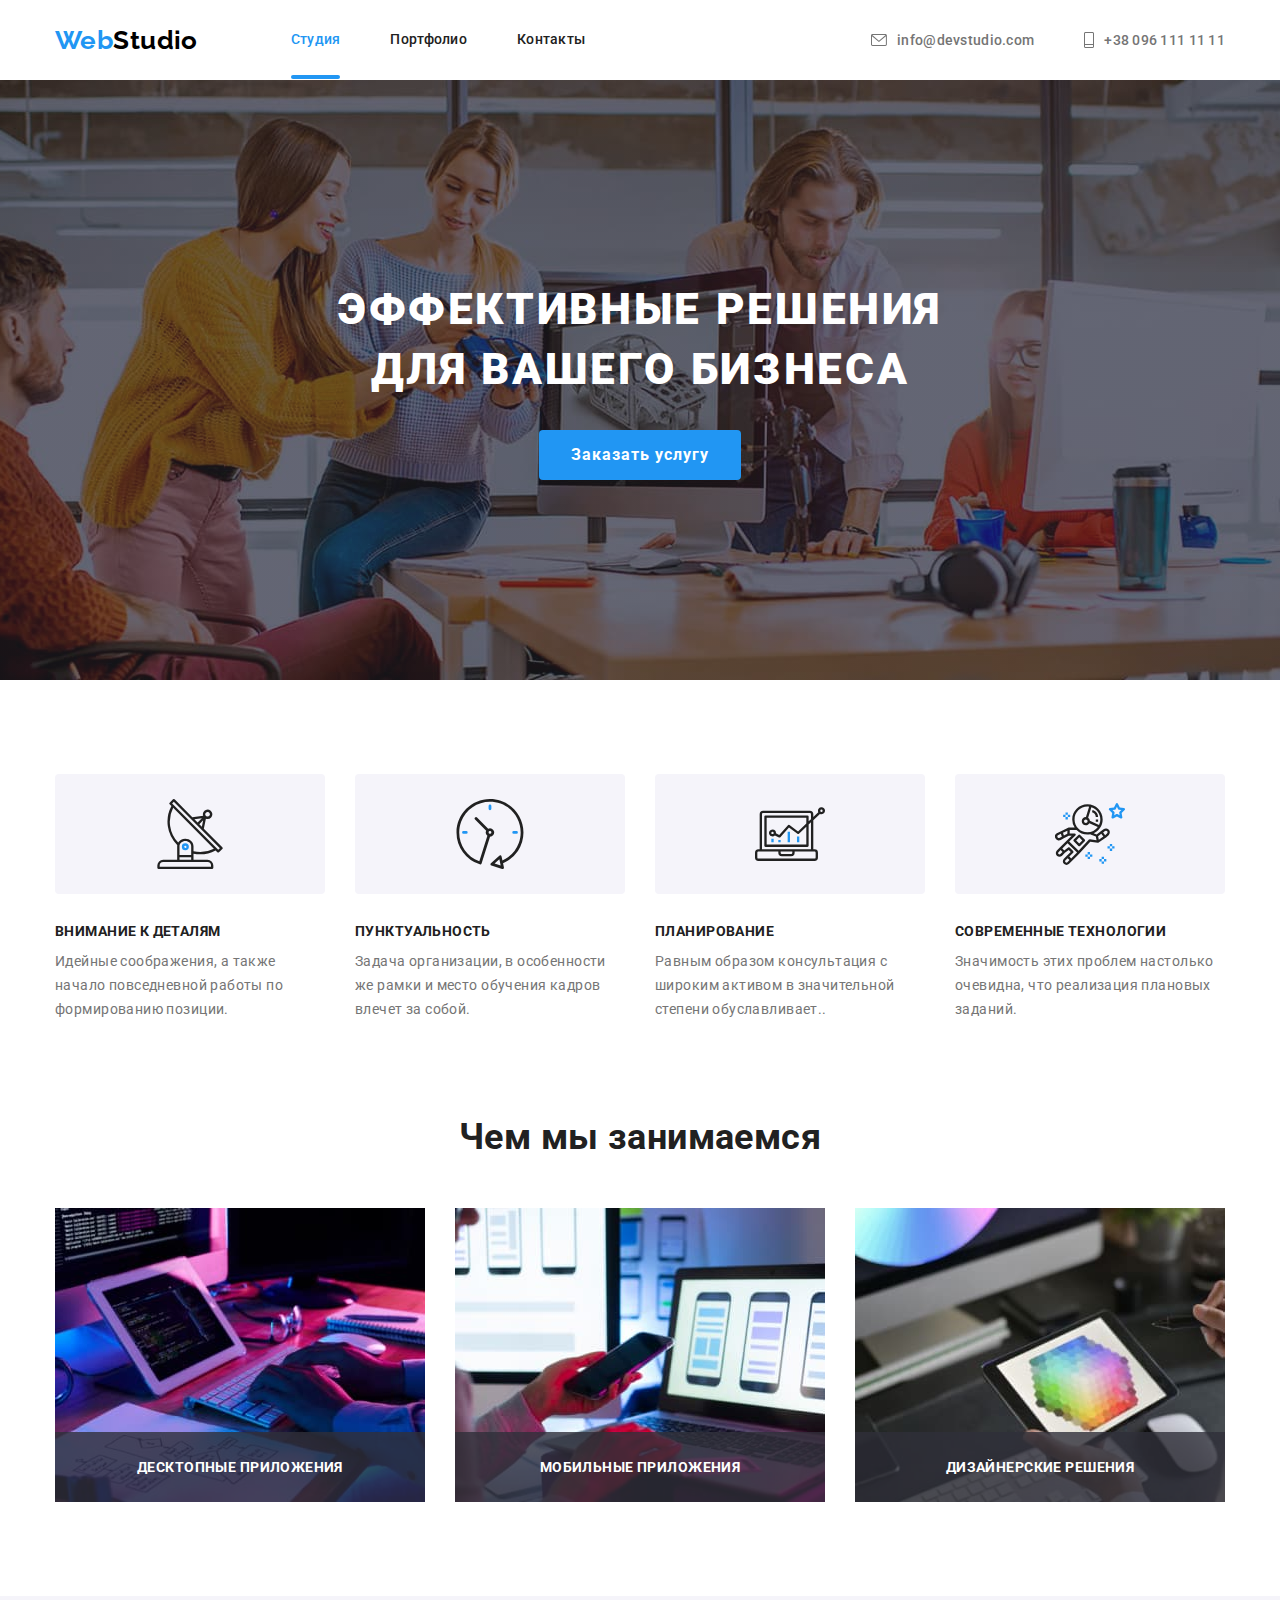
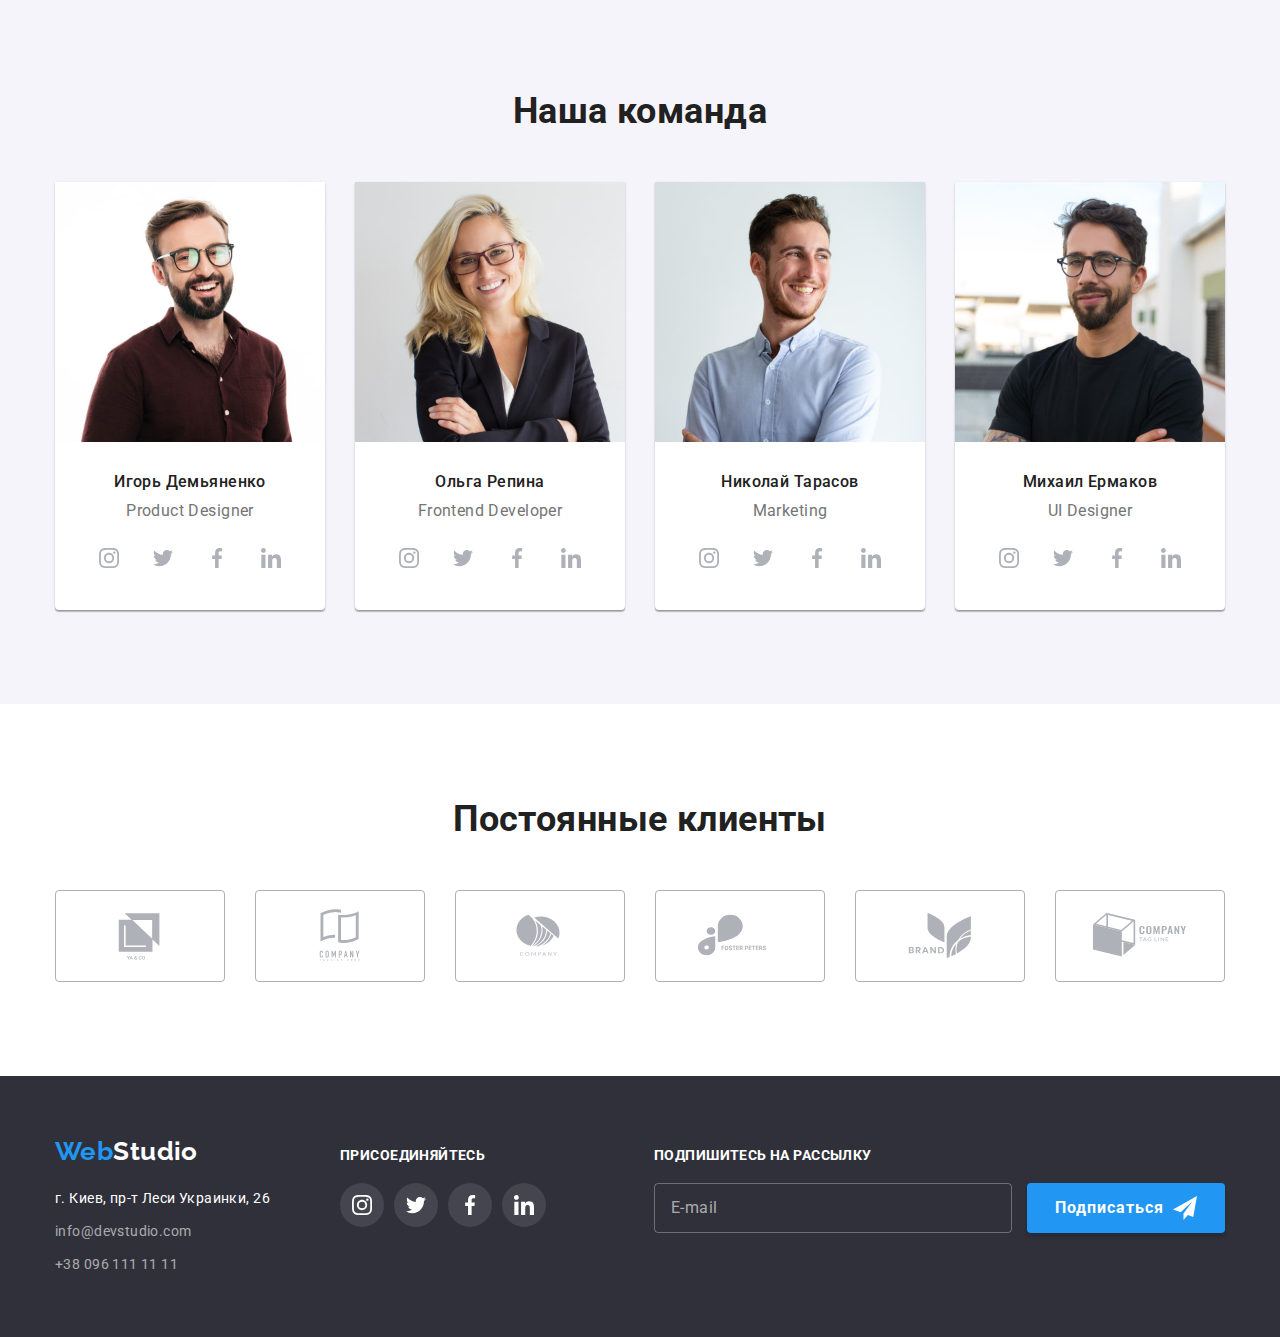
==== index.html @ 1ba32eb7 "Initial commit" ====
<!DOCTYPE html>
<html lang="ru">
  <head>
    <meta charset="UTF-8" />
    <meta http-equiv="X-UA-Compatible" content="IE=edge" />
    <meta name="viewport" content="width=device-width, initial-scale=1.0" />
    <link rel="preconnect" href="https://fonts.googleapis.com" />
    <link rel="preconnect" href="https://fonts.gstatic.com" crossorigin />
    <link
      href="https://fonts.googleapis.com/css2?family=Raleway:wght@700&family=Roboto:wght@400;500;700;900&display=swap"
      rel="stylesheet"
    />
    <link
      rel="stylesheet"
      href="https://cdnjs.cloudflare.com/ajax/libs/modern-normalize/1.1.0/modern-normalize.min.css"
    />
    <link rel="stylesheet" href="./css/styles.css" />
    <title>Студия</title>
  </head>

  <!--Зміст сайту Студії-->

  <body>
    <header class="header-section">
      <div class="container header-container">
        <a class="logo link" href="index.html" lang="en"
          >Web<span class="logo-black">Studio</span></a
        >
        <nav class="header-nav">
          <ul class="header-nav-list list">
            <li class="header-nav-item">
              <a class="header-nav-link active link" href="./index.html">Студия</a>
            </li>
            <li class="header-nav-item">
              <a class="header-nav-link link" href="./portfolio.html">Портфолио</a>
            </li>
            <li class="header-nav-item"><a class="header-nav-link link" href="#">Контакты</a></li>
          </ul>
        </nav>

        <!--Контакти студії-->

        <ul class="header-contact-list">
          <li class="header-contact-item">
            <a class="header-contact-link link" href="mailto:info@devstudio.com"
              ><svg class="header-contact-icon" width="16" height="12">
                <use href="./images/icons.svg#icon-mail"></use>
              </svg>
              info@devstudio.com</a
            >
          </li>
          <li class="header-contact-item">
            <a class="header-contact-link link" href="tel:+380961111111"
              ><svg class="header-contact-icon" width="10" height="16">
                <use href="./images/icons.svg#icon-tel"></use></svg
              >+38 096 111 11 11</a
            >
          </li>
        </ul>
      </div>
    </header>

    <!--Основна інформація сайту студії-->

    <main>
      <section class="section hero">
        <div class="container">
          <h1 class="hero-title">Эффективные решения для вашего бизнеса</h1>
          <button class="hero-button" type="button" data-modal-open>Заказать услугу</button>
        </div>
      </section>

      <!--Блок інформації про принципи та політику Студії-->

      <section class="section features-section">
        <!--Заголовок для ассистивних технологій-->
        <div class="container">
          <h2 class="sr-only">Наши принципы</h2>
          <ul class="features-list list">
            <li class="features-item">
              <div class="container-features-icon">
                <svg class="features-icon" width="70" height="70">
                  <use href="./images/icons.svg#icon-antenna"></use>
                </svg>
              </div>
              <h3 class="features-title">Внимание к деталям</h3>
              <p class="features-text">
                Идейные соображения, а также начало повседневной работы по формированию позиции.
              </p>
            </li>
            <li class="features-item">
              <div class="container-features-icon">
                <svg class="features-icon" width="70" height="70">
                  <use href="./images/icons.svg#icon-clock"></use>
                </svg>
              </div>
              <h3 class="features-title">Пунктуальность</h3>
              <p class="features-text">
                Задача организации, в особенности же рамки и место обучения кадров влечет за собой.
              </p>
            </li>
            <li class="features-item">
              <div class="container-features-icon">
                <svg class="features-icon" width="70" height="70">
                  <use href="./images/icons.svg#icon-diagram"></use>
                </svg>
              </div>
              <h3 class="features-title">Планирование</h3>
              <p class="features-text">
                Равным образом консультация с широким активом в значительной степени обуславливает..
              </p>
            </li>
            <li class="features-item">
              <div class="container-features-icon">
                <svg class="features-icon" width="70" height="70">
                  <use href="./images/icons.svg#icon-astronaut"></use>
                </svg>
              </div>
              <h3 class="features-title">Современные технологии</h3>
              <p class="features-text">
                Значимость этих проблем настолько очевидна, что реализация плановых заданий.
              </p>
            </li>
          </ul>
        </div>
      </section>

      <!--Блок інформації про послуги-->

      <section class="section work-section">
        <div class="container">
          <h2 class="section-title">Чем мы занимаемся</h2>
          <ul class="work-list list">
            <li class="work-item">
              <img
                src="./images/main-page/work-1.jpg"
                alt="Услуга по написанию кода"
                width="370"
                height="294"
              />
              <p class="work-item-description">Десктопные приложения</p>
            </li>
            <li class="work-item">
              <img
                src="./images/main-page/work-2.jpg"
                alt="Услуга по разработке мобильных приложений"
                width="370"
                height="294"
              />
              <p class="work-item-description">Мобильные приложения</p>
            </li>
            <li class="work-item">
              <img
                src="./images/main-page/work-3.jpg"
                alt="Услуга раазработки дизайна"
                width="370"
                height="294"
              />
              <p class="work-item-description">Дизайнерские решения</p>
            </li>
          </ul>
        </div>
      </section>

      <!--Блок інформації про співробітників-->

      <section class="section section-team">
        <div class="container">
          <h2 class="section-title">Наша команда</h2>
          <ul class="team-list list">
            <li class="team-item">
              <img
                class="team-unit-photo"
                src="./images/main-page/team-1.jpg"
                alt="Член команды Игорь Демьяненко"
                width="270"
                height="260"
              />
              <div class="team-unit-description">
                <h3 class="team-unit">Игорь Демьяненко</h3>
                <p class="team-profession" lang="en">Product Designer</p>
                <ul class="team-unit-social">
                  <li class="team-unit-social-link">
                    <a
                      class="social-link link"
                      href=""
                      target="_blank"
                      rel="noopener noreferrer"
                      aria-label="Иконка Instagram"
                    >
                      <svg class="social-icon" width="20" height="20">
                        <use href="./images/icons.svg#icon-instagram"></use>
                      </svg>
                    </a>
                  </li>
                  <li class="team-unit-social-link">
                    <a
                      class="social-link link"
                      href=""
                      target="_blank"
                      rel="noopener noreferrer"
                      aria-label="Иконка Twitter"
                    >
                      <svg class="social-icon" width="20" height="20">
                        <use href="./images/icons.svg#icon-twitter"></use></svg
                    ></a>
                  </li>
                  <li class="team-unit-social-link">
                    <a
                      class="social-link link"
                      href=""
                      target="_blank"
                      rel="noopener noreferrer"
                      aria-label="Иконка Facebook"
                    >
                      <svg class="social-icon" width="20" height="20">
                        <use href="./images/icons.svg#icon-facebook"></use></svg
                    ></a>
                  </li>
                  <li class="team-unit-social-link">
                    <a
                      class="social-link link"
                      href=""
                      target="_blank"
                      rel="noopener noreferrer"
                      aria-label="Иконка LinkedIn"
                    >
                      <svg class="social-icon" width="20" height="20">
                        <use href="./images/icons.svg#icon-linkedin"></use></svg
                    ></a>
                  </li>
                </ul>
              </div>
            </li>
            <li class="team-item">
              <img
                class="team-unit-photo"
                src="./images/main-page/team-2.jpg"
                alt="Член команды Ольга Репина"
                width="270"
                height="260"
              />
              <div class="team-unit-description">
                <h3 class="team-unit">Ольга Репина</h3>
                <p class="team-profession" lang="en">Frontend Developer</p>
                <ul class="team-unit-social">
                  <li class="team-unit-social-link">
                    <a
                      class="social-link link"
                      href=""
                      target="_blank"
                      rel="noopener noreferrer"
                      aria-label="Иконка Instagram"
                    >
                      <svg class="social-icon" width="20" height="20">
                        <use href="./images/icons.svg#icon-instagram"></use>
                      </svg>
                    </a>
                  </li>
                  <li class="team-unit-social-link">
                    <a
                      class="social-link link"
                      href=""
                      target="_blank"
                      rel="noopener noreferrer"
                      aria-label="Иконка Twitter"
                    >
                      <svg class="social-icon" width="20" height="20">
                        <use href="./images/icons.svg#icon-twitter"></use></svg
                    ></a>
                  </li>
                  <li class="team-unit-social-link">
                    <a
                      class="social-link link"
                      href=""
                      target="_blank"
                      rel="noopener noreferrer"
                      aria-label="Иконка Facebook"
                    >
                      <svg class="social-icon" width="20" height="20">
                        <use href="./images/icons.svg#icon-facebook"></use></svg
                    ></a>
                  </li>
                  <li class="team-unit-social-link">
                    <a
                      class="social-link link"
                      href=""
                      target="_blank"
                      rel="noopener noreferrer"
                      aria-label="Иконка LinkedIn"
                    >
                      <svg class="social-icon" width="20" height="20">
                        <use href="./images/icons.svg#icon-linkedin"></use></svg
                    ></a>
                  </li>
                </ul>
              </div>
            </li>
            <li class="team-item">
              <img
                class="team-unit-photo"
                src="./images/main-page/team-3.jpg"
                alt="Член команды Николай Тарасов"
                width="270"
                height="260"
              />
              <div class="team-unit-description">
                <h3 class="team-unit">Николай Тарасов</h3>
                <p class="team-profession" lang="en">Marketing</p>
                <ul class="team-unit-social">
                  <li class="team-unit-social-link">
                    <a
                      class="social-link link"
                      href=""
                      target="_blank"
                      rel="noopener noreferrer"
                      aria-label="Иконка Instagram"
                    >
                      <svg class="social-icon" width="20" height="20">
                        <use href="./images/icons.svg#icon-instagram"></use>
                      </svg>
                    </a>
                  </li>
                  <li class="team-unit-social-link">
                    <a
                      class="social-link link"
                      href=""
                      target="_blank"
                      rel="noopener noreferrer"
                      aria-label="Иконка Twitter"
                    >
                      <svg class="social-icon" width="20" height="20">
                        <use href="./images/icons.svg#icon-twitter"></use></svg
                    ></a>
                  </li>
                  <li class="team-unit-social-link">
                    <a
                      class="social-link link"
                      href=""
                      target="_blank"
                      rel="noopener noreferrer"
                      aria-label="Иконка Facebook"
                    >
                      <svg class="social-icon" width="20" height="20">
                        <use href="./images/icons.svg#icon-facebook"></use></svg
                    ></a>
                  </li>
                  <li class="team-unit-social-link">
                    <a
                      class="social-link link"
                      href=""
                      target="_blank"
                      rel="noopener noreferrer"
                      aria-label="Иконка LinkedIn"
                    >
                      <svg class="social-icon" width="20" height="20">
                        <use href="./images/icons.svg#icon-linkedin"></use></svg
                    ></a>
                  </li>
                </ul>
              </div>
            </li>
            <li class="team-item">
              <img
                class="team-unit-photo"
                src="./images/main-page/team-4.jpg"
                alt="Член команды Михаил Ермаков"
                width="270"
                height="260"
              />
              <div class="team-unit-description">
                <h3 class="team-unit">Михаил Ермаков</h3>
                <p class="team-profession" lang="en">UI Designer</p>
                <ul class="team-unit-social">
                  <li class="team-unit-social-link">
                    <a
                      class="social-link link"
                      href=""
                      target="_blank"
                      rel="noopener noreferrer"
                      aria-label="Иконка Instagram"
                    >
                      <svg class="social-icon" width="20" height="20">
                        <use href="./images/icons.svg#icon-instagram"></use>
                      </svg>
                    </a>
                  </li>
                  <li class="team-unit-social-link">
                    <a
                      class="social-link link"
                      href=""
                      target="_blank"
                      rel="noopener noreferrer"
                      aria-label="Иконка Twitter"
                    >
                      <svg class="social-icon" width="20" height="20">
                        <use href="./images/icons.svg#icon-twitter"></use></svg
                    ></a>
                  </li>
                  <li class="team-unit-social-link">
                    <a
                      class="social-link link"
                      href=""
                      target="_blank"
                      rel="noopener noreferrer"
                      aria-label="Иконка Facebook"
                    >
                      <svg class="social-icon" width="20" height="20">
                        <use href="./images/icons.svg#icon-facebook"></use></svg
                    ></a>
                  </li>
                  <li class="team-unit-social-link">
                    <a
                      class="social-link link"
                      href=""
                      target="_blank"
                      rel="noopener noreferrer"
                      aria-label="Иконка LinkedIn"
                    >
                      <svg class="social-icon" width="20" height="20">
                        <use href="./images/icons.svg#icon-linkedin"></use></svg
                    ></a>
                  </li>
                </ul>
              </div>
            </li>
          </ul>
        </div>
      </section>

      <!--Блок клиентов-->

      <section class="section clients-section">
        <div class="container">
          <h2 class="section-title">Постоянные клиенты</h2>
          <ul class="clients-list list">
            <li class="clients-item">
              <a
                class="client-link link"
                href=""
                target="_blank"
                rel="noopener noreferrer"
                aria-label="Иконка Первого Клиента"
              >
                <svg class="client-icon" width="106" height="60">
                  <use href="./images/icons.svg#icon-partner-logo-1"></use></svg
              ></a>
            </li>
            <li class="clients-item">
              <a
                class="client-link link"
                href=""
                target="_blank"
                rel="noopener noreferrer"
                aria-label="Иконка Второго Клиента"
              >
                <svg class="client-icon" width="106" height="60">
                  <use href="./images/icons.svg#icon-partner-logo-2"></use></svg
              ></a>
            </li>
            <li class="clients-item">
              <a
                class="client-link link"
                href=""
                target="_blank"
                rel="noopener noreferrer"
                aria-label="Иконка Третьего Клиента"
              >
                <svg class="client-icon" width="106" height="60">
                  <use href="./images/icons.svg#icon-partner-logo-3"></use></svg
              ></a>
            </li>
            <li class="clients-item">
              <a
                class="client-link link"
                href=""
                target="_blank"
                rel="noopener noreferrer"
                aria-label="Иконка Четвертого Клиента"
              >
                <svg class="client-icon" width="106" height="60">
                  <use href="./images/icons.svg#icon-partner-logo-4"></use></svg
              ></a>
            </li>
            <li class="clients-item">
              <a
                class="client-link link"
                href=""
                target="_blank"
                rel="noopener noreferrer"
                aria-label="Иконка Пятого Клиента"
              >
                <svg class="client-icon" width="106" height="60">
                  <use href="./images/icons.svg#icon-partner-logo-5"></use></svg
              ></a>
            </li>
            <li class="clients-item">
              <a
                class="client-link link"
                href=""
                target="_blank"
                rel="noopener noreferrer"
                aria-label="Иконка Шестого Клиента"
              >
                <svg class="client-icon" width="106" height="60">
                  <use href="./images/icons.svg#icon-partner-logo-6"></use></svg
              ></a>
            </li>
          </ul>
        </div>
      </section>
    </main>

    <!--Футер сайту-->

    <footer class="footer">
      <div class="container">
        <div class="footer-left-side">
          <a class="logo link logo-footer" href="./index.html" lang="en"
            >Web<span class="logo-white">Studio</span></a
          >

          <address class="footer-contact">
            <ul class="footer-contact-list list">
              <li class="footer-contact-item">
                <a
                  class="footer-contact-adress"
                  href="https://goo.gl/maps/XeqfAgBL67WMoKfA7"
                  target="_blank"
                  rel="noreferrer noopener"
                  >г. Киев, пр-т Леси Украинки, 26</a
                >
              </li>
              <li class="footer-contact-item">
                <a class="footer-contact-link" href="mailto:info@devstudio.com"
                  >info@devstudio.com</a
                >
              </li>
              <li class="footer-contact-item">
                <a class="footer-contact-link" href="tel:+380961111111">+38 096 111 11 11</a>
              </li>
            </ul>
          </address>
        </div>

        <div class="footer-right-side">
          <h2 class="footer-social-connect">ПРИСОЕДИНЯЙТЕСЬ</h2>
          <ul class="studio-social">
            <li class="studio-social-item">
              <a
                class="studio-social-link link"
                href=""
                target="_blank"
                rel="noopener noreferrer"
                aria-label="Иконка Instagram"
              >
                <svg class="studio-social-icon" width="20" height="20">
                  <use href="./images/icons.svg#icon-instagram"></use>
                </svg>
              </a>
            </li>
            <li class="studio-social-item">
              <a
                class="studio-social-link link"
                href=""
                target="_blank"
                rel="noopener noreferrer"
                aria-label="Иконка Twitter"
              >
                <svg class="studio-social-icon" width="20" height="20">
                  <use href="./images/icons.svg#icon-twitter"></use></svg
              ></a>
            </li>
            <li class="studio-social-item">
              <a
                class="studio-social-link link"
                href=""
                target="_blank"
                rel="noopener noreferrer"
                aria-label="Иконка Facebook"
              >
                <svg class="studio-social-icon" width="20" height="20">
                  <use href="./images/icons.svg#icon-facebook"></use></svg
              ></a>
            </li>
            <li class="studio-social-item">
              <a
                class="studio-social-link link"
                href=""
                target="_blank"
                rel="noopener noreferrer"
                aria-label="Иконка LinkedIn"
              >
                <svg class="studio-social-icon" width="20" height="20">
                  <use href="./images/icons.svg#icon-linkedin"></use></svg
              ></a>
            </li>
          </ul>
        </div>
        <div class="subscribe">
          <h2 class="footer-social-connect">Подпишитесь на рассылку</h2>

          <form action="#" class="footer-form-action">
            <label class="footer-form-item">
              <input type="email" name="email" placeholder="E-mail" class="footer-form-input" />
              <button type="submit" class="submit-btn">Подписаться</button>
            </label>
          </form>
        </div>
      </div>
    </footer>
    <div class="backdrop is-hidden" data-modal>
      <div class="modal">
        <button type="button" class="close-btn" data-modal-close>
          <svg class="close-button" width="11" height="11">
            <use href="./images/icons.svg#close"></use>
          </svg>
        </button>

        <strong class="form-title">Оставьте свои данные, мы вам перезвоним</strong>
        <form class="modal-form">
          <label class="form-group">
            <span class="form-description">Имя</span>
            <input class="form-input" type="text" name="client-name" required />
            <svg class="form-icon" width="18" height="18">
              <use href="./images/icons.svg#form-person"></use>
            </svg>
          </label>
          <label class="form-group">
            <span class="form-description">Телефон</span>
            <input class="form-input" type="phone" name="client-phone" required />
            <svg class="form-icon" width="18" height="18">
              <use href="./images/icons.svg#form-phone"></use>
            </svg>
          </label>
          <label class="form-group">
            <span class="form-description">Почта</span>
            <input class="form-input" type="mail" name="client-mail" required />

            <svg class="form-icon" width="18" height="18">
              <use href="./images/icons.svg#form-email"></use>
            </svg>
          </label>
          <label class="form-group">
            <span class="form-description">Комментарий</span>
            <textarea
              name="comment"
              id="formComment"
              class="form-input-comment"
              placeholder="Введите текст"
            ></textarea>
          </label>
          <input
            type="checkbox"
            name="user-policy"
            class="modal-form-checkbox sr-only"
            id="checkbox-policy"
            required
          />
          <label for="checkbox-policy" class="modal-form-checkbox-policy">
            Соглашаюсь с рассылкой и принимаю
            <a class="modal-form-policy-link" href="#"> Условия договора </a>
          </label>

          <button class="form-submit-button" type="submit">Отправить</button>
        </form>
      </div>
    </div>
    <script src="./js/modal.js"></script>
  </body>
</html>
---- css/styles.css ----
/* Головний псевдоклас для перемінних */
:root {
  --primary-text-color: #212121;
  --secondary-text-color: #757575;
  --white-text-color: #ffffff;
  --accent-color: #2196f3;
  --black-logo-color: #000000;
  --footer-text-color: rgba(255, 255, 255, 0.6);
  --white-background-color: #ffffff;
  --hero-background-color: #2f303a;
  --team-background-color: #f5f4fa;
  --hero-button-focus: #1e7cc9;
  --animation: 250ms cubic-bezier(0.4, 0, 0.2, 1);
}

/* основний клас */
html {
  box-sizing: border-box;
  margin: 0 auto;
}

body {
  font-family: Roboto, sans-serif;
  font-size: 14px;
  line-height: 1.71;
  letter-spacing: 0.03em;
  background-color: var(--white-background-color);
  color: var(--primary-text-color);
}

address {
  font-style: normal;
}

/* Прибираю оформлення посилання */

a {
  text-decoration: none;
}

/* Прибираю точки в списку */

ul {
  list-style-type: none;
}

/* зображення переводи з лінійних в блочні */

img {
  display: block;
  max-width: 100%;
}

/* прибираєм зайве в посилланнях та списку */
.link {
  text-decoration: none;
}
.list {
  list-style: none;
  padding-left: 0;
  margin: 0;
}

/* Оформлення логотипу */
.logo {
  display: flex;
  align-items: center;
  font-family: 'Raleway', sans-serif;
  font-style: normal;
  font-weight: 700;
  font-size: 26px;
  line-height: 1.19;
  color: var(--accent-color);
}

/* Оформлення заголовків */
.section-title {
  font-weight: 700;
  font-size: 36px;
  line-height: 1.17;
  text-align: center;
  color: var(--primary-text-color);
  margin-bottom: 50px;
}

/* Ховаємо непотрібні заголовки screen reader only */
.sr-only {
  position: absolute;
  width: 1px;
  height: 1px;
  margin: -1px;
  border: 0;
  padding: 0;
  white-space: nowrap;
  clip-path: inset(100%);
  clip: rect(0 0 0 0);
  overflow: hidden;
}

.container {
  width: 1200px;
  padding-left: 15px;
  padding-right: 15px;
  margin: 0 auto;
}

.section {
  padding-top: 94px;
  padding-bottom: 94px;
}

/* Оформллення хедера */
.logo-black {
  color: var(--black-logo-color);
}

.header-nav,
.header-contact-list {
  display: flex;
  align-items: center;
}

.header-nav-link {
  font-weight: 500;
  line-height: 1.14;
  letter-spacing: 0.02em;
  padding-top: 32px;
  padding-bottom: 32px;
  color: var(--primary-text-color);
  position: relative;

  transition: color var(--animation);
}

.header-nav-item {
  display: block;
  color: var(--title-text-color);
  font-weight: 500;
  line-height: 1.14;
  letter-spacing: 0.02em;
  margin-right: 50px;
}

.header-nav-item:last-child {
  margin-right: 0px;
}

.header-nav-list {
  display: flex;
}

.header-nav {
  margin-left: 93px;
}

.header-contact-list {
  display: flex;
  margin-left: auto;
}

.header-contact-item {
  margin-right: 50px;
}

.header-contact-item:last-child {
  margin-right: 0px;
}

.header-contact-link {
  display: flex;
  align-items: center;
  padding-top: 32px;
  padding-bottom: 32px;
  font-weight: 500;
  line-height: 16px;
  letter-spacing: 0.02em;
  color: var(--secondary-text-color);

  transition: color var(--animation);
}

.header-nav-link:hover,
.header-nav-link:focus,
.header-contact-link:hover,
.header-contact-link:focus {
  color: var(--accent-color);
}

.active {
  color: var(--accent-color);
}

.header-nav-link.active::after {
  transition: background-color var(--animation);
}

.header-nav-link.active::after {
  position: absolute;
  content: '';
  display: block;
  width: 100%;
  height: 4px;
  background-color: var(--accent-color);
  border-radius: 2px;
  left: 0;
  bottom: 0;
}

.header-nav-link::after {
  position: absolute;
  content: '';
  display: block;
  width: 100%;
  height: 4px;
  background-color: transparent;
  border-radius: 2px;
  left: 0;
  bottom: 0;
}

.header-nav-link:focus::after,
.header-nav-link:hover::after {
  position: absolute;
  content: '';
  display: block;
  width: 100%;
  height: 4px;
  background-color: var(--accent-color);
  border-radius: 2px;
  left: 0;
  bottom: 0;
  transition: background-color 0.5s;
}

.header-nav-link::after {
  transition: background-color var(--animation);
}

.header-section-portfolio {
  border-bottom: 1px solid rgb(236, 236, 236);
}

.header-container {
  display: flex;
}

.header-contact-icon {
  fill: #757575;
  justify-content: center;
  align-items: center;
  margin-right: 10px;

  transition: fill var(--animation);
}

.header-contact-link:hover .header-contact-icon,
.header-contact-link:focus .header-contact-icon {
  fill: var(--accent-color);
}

/* Оформлення футера */
.footer {
  background-color: var(--hero-background-color);
  padding: 60px 0;
}

.footer .container {
  display: flex;
  align-items: baseline;
}

.footer-left-side {
  margin-right: 70px;
}

.logo-footer {
  display: inline-block;
  margin-bottom: 20px;
}

.footer-contact-adress {
  font-family: 'Roboto', sans-serif;
  font-style: normal;
  font-weight: 400;
  line-height: 1.71;
  letter-spacing: 0.03em;
  color: var(--white-text-color);
  text-decoration: none;
  display: block;
  padding: 0;
  margin: 0;

  transition: color var(--animation);
}

.footer-contact-link {
  font-family: 'Roboto', sans-serif;
  font-style: normal;
  font-weight: 400;
  line-height: 1.71;
  letter-spacing: 0.03em;
  color: var(--footer-text-color);
  text-decoration: none;
  display: block;
  padding: 0;
  margin: 0;

  transition: color var(--animation);
}

.footer-contact-link:hover,
.footer-contact-link:focus,
.footer-contact-adress:hover,
.footer-contact-adress:focus {
  color: var(--accent-color);
}

.footer-social-connect {
  color: var(--white-text-color);
  text-transform: uppercase;

  font-family: 'roboto';
  font-size: 14px;
  font-weight: 700;
  letter-spacing: 0.03em;
  line-height: 1.16;
}

.footer-social {
  width: 206px;
}

.footer-contact-item {
  margin-bottom: 9px;
}

.footer-contact-item:last-child {
  margin-bottom: 0;
}

.logo-white {
  color: var(--white-text-color);
}

.footer-social {
  display: block;
  width: 206px;
  height: 80px;
}

.footer-social-connect {
  color: var(--white-text-color);
  margin-bottom: 20px;
}

.studio-social {
  display: flex;
}

.studio-social-item {
  margin-right: 10px;
}

.studio-social-item:last-child {
  margin-right: 0px;
}

.studio-social-link {
  display: flex;
  align-items: center;
  justify-content: center;
  width: 44px;
  height: 44px;
  border-radius: 50%;
  background-color: rgba(255, 255, 255, 0.1);

  transition: background-color var(--animation);
}

.studio-social-link:hover,
.studio-social-link:focus {
  background-color: var(--accent-color);
}

.studio-social-icon {
  fill: var(--white-text-color);
}

.subscribe {
  margin-left: auto;
}

.footer-form-title {
  font-family: 'Roboto';
  font-style: normal;
  font-weight: 700;
  font-size: 14px;
  line-height: 16px;
  letter-spacing: 0.03em;
  text-transform: uppercase;

  color: #ffffff;
}

.footer-form-input {
  width: 358px;
  height: 50px;
  padding-left: 16px;
  margin-right: 12px;

  color: var(--white-text-color);
  background-color: transparent;
  border: 1px solid rgba(255, 255, 255, 0.3);
  box-sizing: border-box;
  border-radius: 4px;
  outline: none;
  transition: border var(--animation);
}

.footer-form-input::placeholder {
  font-weight: 400;
  font-size: 16px;
  line-height: 1.25;

  align-items: center;
  letter-spacing: 0.03em;
  color: rgba(255, 255, 255, 0.6);
}

.footer-form-input:focus,
.footer-form-input:hover {
  border: 1px solid var(--accent-color);
}

.submit-btn {
  display: inline-flex;
  justify-content: center;
  align-items: center;
  padding: 10px 28px;
  min-height: 50px;
  background-color: var(--accent-color);
  border: none;
  box-shadow: 0px 4px 4px rgba(0, 0, 0, 0.15);
  border-radius: 4px;

  font-weight: 700;
  font-size: 16px;
  line-height: 1.87;

  align-items: center;
  text-align: center;
  letter-spacing: 0.06em;
  color: var(--white-text-color);

  cursor: pointer;

  transition: background-color var(--animation);
}

.submit-btn:after {
  content: '';
  margin-left: 9px;
  width: 24px;
  height: 24px;
  background-image: url(../images/icons/icon\ send.svg);
  background-repeat: no-repeat;
  background-position: center;
}

.submit-btn:hover,
.submit-btn:focus {
  background-color: var(--hero-button-focus);
}

/* ГОЛОВНА СТОРІНКА СТУДІЇ */

/* Оформлення Героя */

.hero {
  background: linear-gradient(rgba(47, 48, 58, 0.4), rgba(47, 48, 58, 0.4)),
    url(../images/main-page/background-hero.jpg);
  background-color: rgba(47, 48, 58, 1);
  max-width: 1600px;
  height: 600px;
  background-size: cover;
  margin-left: auto;
  margin-right: auto;
  background-repeat: no-repeat;
  background-position: center;
  text-align: center;
  padding-top: 200px;
  padding-bottom: 200px;
}

.hero-title {
  max-width: 700px;
  margin: 0 auto;
  margin-bottom: 30px;
  font-weight: 900;
  font-size: 44px;
  line-height: 1.36;
  text-align: center;
  letter-spacing: 0.06em;
  text-transform: uppercase;
  color: var(--white-text-color);
}

.hero-button {
  display: inline-block;
  border: none;
  border-radius: 4px;
  padding: 10px 32px;
  font-family: 'Roboto';
  font-weight: 700;
  font-size: 16px;
  line-height: 1.88;
  align-items: center;
  text-align: center;
  letter-spacing: 0.06em;
  background-color: var(--accent-color);
  color: var(--white-text-color);
  cursor: pointer;

  transition: background-color var(--animation);
}

.hero-button:hover,
.hero-button:focus {
  background-color: var(--hero-button-focus);
}

/* Модальне вікно */
.backdrop {
  position: fixed;

  display: flex;
  align-items: center;
  justify-content: center;

  width: 100vw;
  height: 100vh;

  background-color: rgba(0, 0, 0, 0.2);

  top: 0;
  transition: opacity 250ms cubic-bezier(0.4, 0, 0.2, 1),
    visibility 250ms cubic-bezier(0.4, 0, 0.2, 1);
}

.backdrop.is-hidden {
  opacity: 0;
  visibility: hidden;
  pointer-events: none;
}

.backdrop.is-hidden .modal {
  transform: scale(2);
}

.modal {
  width: 528px;
  min-height: 581px;
  background-color: #ffffff;
  box-shadow: 0px 1px 3px rgba(0, 0, 0, 0.12), 0px 1px 1px rgba(0, 0, 0, 0.14),
    0px 2px 1px rgba(0, 0, 0, 0.2);
  border-radius: 4px;
  position: relative;
  transform: scale(1);
  transition: transform 250ms cubic-bezier(0.4, 0, 0.2, 1);
  padding: 40px;
}

.close-btn {
  position: absolute;
  top: 8px;
  right: 8px;
  display: flex;
  justify-content: center;
  align-items: center;
  width: 30px;
  height: 30px;
  border-radius: 50%;
  border: 1px solid rgba(0, 0, 0, 0.1);
  background-color: transparent;
  padding: 0;
  cursor: pointer;
  transition: fill var(--animation);
}

.close-btn:hover,
.close-btn:focus {
  fill: var(--accent-color);
  cursor: pointer;
}

.form-title {
  display: block;
  font-family: Roboto;
  font-size: 20px;
  font-weight: 700;
  line-height: 23px;
  letter-spacing: 0.03em;
  text-align: center;
  color: var(--primary-text-color);
  margin-bottom: 12px;
}

.form-group,
.form-policy {
  display: block;
  margin-bottom: 10px;
  transition: fill var(--animation);
}

.form-group {
  position: relative;
}

.form-icon {
  fill: #000000;
  position: absolute;
  bottom: 11px;
  left: 12px;
  transition: fill var(--animation);
}

.form-input {
  width: 100%;
  height: 40px;
  border: 1px solid rgba(33, 33, 33, 0.2);
  border-radius: 4px;
  padding: 11px 42px;
  outline: transparent;
  transition: border var(--animation);
}

.form-input:focus,
.form-input:hover {
  border: 1px solid var(--accent-color);
}

.form-input:focus + .form-icon,
.form-input:hover + .form-icon {
  fill: var(--accent-color);
}

.form-description {
  display: block;
  font-family: Roboto;
  font-size: 12px;
  font-weight: 400;
  line-height: 14px;
  letter-spacing: 0.01em;
  text-align: left;
  color: var(--secondary-text-color);
}

.form-input-comment {
  height: 120px;
  width: 100%;
  resize: none;
  padding: 12px 16px;
  outline: transparent;
  transition: border var(--animation);
  border-radius: 4px;
  border: 1px solid rgba(33, 33, 33, 0.2);
}

.form-input::placeholder {
  font-weight: 400;
  font-size: 14px;
  line-height: 16px;
  letter-spacing: 0.01em;
  color: rgba(117, 117, 117, 0.5);
}

.form-input-comment:focus,
.form-input-comment:hover {
  border: 1px solid var(--accent-color);
}

.modal-form-checkbox {
  transition: border var(--animation);
}

.modal-form-checkbox-policy {
  font-weight: 400;
  font-size: 14px;
  line-height: 1.714;
  color: var(--secondary-text-color);
}

.modal-form-checkbox-policy::before {
  display: inline-block;
  vertical-align: middle;
  content: '';
  width: 16px;
  height: 15px;
  border-radius: 2px;
  cursor: pointer;
  border: 2px solid var(--primary-text-color);
  margin-right: 7px;
  transition: background-image var(--animation);
}

.modal-form-checkbox-policy:hover::before,
.modal-form-checkbox-policy:focus::before {
  border: 2px solid var(--accent-color);
}

.modal-form-checkbox:checked + .modal-form-checkbox-policy::before {
  background-image: url(../images/icons/icon-check.svg);
  background-position: center;
  outline: transparent;
  border: none;
}

.modal-form-checkbox:focus + .modal-form-checkbox-policy::before {
  border: 2px solid var(--accent-color);
}

.modal-form-policy-link {
  color: var(--accent-color);
  text-decoration: underline;
}

.form-submit-button {
  display: flex;
  justify-content: center;
  align-items: center;
  margin: 30px auto 0px auto;
  width: 200px;
  height: 50px;

  font-weight: 700;
  font-size: 16px;
  line-height: 1.87;
  letter-spacing: 0.06em;
  color: var(--white-text-color);

  background-color: var(--accent-color);
  border: transparent;
  box-shadow: 0px 4px 4px rgba(0, 0, 0, 0.15);
  border-radius: 4px;

  cursor: pointer;
  transition: background-color var(--animation);
}

.form-submit-button:hover,
.form-submit-button:focus {
  background-color: var(--hero-button-focus);
}

/* Блок інформації про принципи та політику Студії */
.features-section {
  padding-bottom: 0;
}

.features-title {
  font-size: 14px;
  font-weight: 700;
  line-height: 1.14;
  letter-spacing: 0.03em;
  text-transform: uppercase;
  margin-bottom: 10px;
}

.features-list {
  display: flex;
}

.features-item {
  max-width: 270px;
  margin-right: 30px;
}

.features-item:last-child {
  margin-right: 0;
}

.features-text {
  line-height: 1.71;
  color: var(--secondary-text-color);
}

.container-features-icon {
  padding: 25px 100px;
  margin-bottom: 30px;
  background-color: #f5f4fa;
  border-radius: 4px;
}

.features-icon {
  display: block;
}

/* ОФОРМЛЕННЯ СЕКЦІЇ ПОСЛУГ */
.work-list {
  display: flex;
}

.work-item {
  margin-right: 30px;
  position: relative;
}

.work-item:last-child {
  margin-right: 0;
}

/* .work-item::before {
  position: absolute;
  left: 0;
  bottom: 0;
  content: '';
  display: flex;
  width: 100%;
  height: 70px;
  background-color: rgba(47, 48, 58, 0.8);
} */

.work-item-description {
  display: flex;
  position: absolute;
  left: 0;
  bottom: 0;

  justify-content: center;
  align-items: center;
  margin: 0 auto;
  height: 70px;
  width: 100%;
  font-weight: 700;

  line-height: 16px;

  text-transform: uppercase;

  color: #ffffff;
  background-color: rgba(47, 48, 58, 0.8);
}

/* Оформлення команди */
.section-team {
  background-color: var(--team-background-color);
}

.team-list {
  display: flex;
}

.team-item {
  margin-right: 30px;
  background-color: var(--white-background-color);
  box-shadow: 0px 1px 3px rgba(0, 0, 0, 0.12), 0px 1px 1px rgba(0, 0, 0, 0.14),
    0px 2px 1px rgba(0, 0, 0, 0.2);
  border-radius: 0px 0px 4px 4px;
}

.team-item:last-child {
  margin-right: 0;
}

.team-unit-description {
  padding: 30px;
}

.team-unit {
  font-weight: 500;
  font-size: 16px;
  line-height: 1.19;
  text-align: center;
  margin-bottom: 10px;
}

.team-profession {
  font-size: 16px;
  line-height: 1.19;
  text-align: center;
  color: var(--secondary-text-color);
  margin-bottom: 16px;
}

.team-unit-social {
  display: flex;
  justify-content: center;
}

.social-link {
  display: flex;
  align-items: center;
  justify-content: center;
  width: 44px;
  height: 44px;
  border-radius: 50%;
  background-color: var(--white-background-color);
  margin-right: 10px;

  transition: background-color var(--animation);
}

.social-link:last-child {
  margin-right: 0px;
}

.team-unit-social-link {
  margin-right: 10px;
}

.team-unit-social-link:last-child {
  margin-right: 0px;
}

.social-icon {
  fill: #afb1b8;
  transition: fill var(--animation);
}

.social-link:hover,
.social-link:focus {
  background-color: var(--accent-color);
}

.social-link:hover .social-icon,
.social-link:focus .social-icon {
  fill: var(--white-text-color);
}

/* Блок клиентов */
.clients-list {
  display: flex;
}

.client-link {
  display: flex;
  align-items: center;
  justify-content: center;
  border: 1px solid rgba(175, 177, 184, 1);
  border-radius: 4px;
  width: 170px;
  height: 92px;

  transition: border-color var(--animation);
}

.clients-item {
  margin-right: 30px;
}

.clients-item:last-child {
  margin-right: 0px;
}

.client-icon {
  fill: #afb1b8;
  transition: fill var(--animation);
}

.client-link:hover,
.client-icon:focus {
  border-color: var(--accent-color);
}

.client-link:hover .client-icon,
.client-link:focus .client-icon {
  fill: var(--accent-color);
}

/* ОСОБЛИВОСТІ СТОРІНКИ ПОРТФОЛІО */
.potfolio-filtr {
  display: flex;
  justify-content: center;
  margin-bottom: 50px;
}

.portfolio-filtr-button-item {
  display: inline-block;
  border: none;
  border-radius: 4px;
  padding: 6px 22px;
  font-family: 'Roboto';
  font-weight: 500;
  font-size: 16px;
  line-height: 1.62;
  text-align: center;
  letter-spacing: 0.03em;
  background-color: var(--team-background-color);
  color: var(--primary-text-color);
  cursor: pointer;

  transition: background-color var(--animation), color var(--animation), box-shadow var(--animation);
}

.portfolio-filtr-button {
  margin-right: 8px;
}

.portfolio-filtr-button:last-child {
  margin-right: 0;
}

.portfolio-filtr-button-item:hover,
.portfolio-filtr-button-item:focus {
  background-color: var(--accent-color);
  color: var(--white-text-color);
  box-shadow: 0px 2px 2px 0px rgba(0, 0, 0, 0.12), 0px 1px 2px 0px rgba(0, 0, 0, 0.08),
    0px 3px 1px 0px rgba(0, 0, 0, 0.1);
}

.portfolio-list {
  display: flex;
  flex-wrap: wrap;
}

.portfolio-card-content {
  padding: 20px 24px;
  border: 1px solid #eeeeee;
  border-top: none;
}

.portfolio-item {
  width: calc((100%-60px) / 3);
  margin-right: 30px;
  margin-bottom: 30px;
  background: #fff;
  width: 370px;
  height: 404px;
  transition: box-shadow var(--animation);
}

.portfolio-item:nth-child(3n) {
  margin-right: 0;
}
.portfolio-item:nth-last-child(-n + 3) {
  margin-bottom: 0;
}

.portfolio-item:hover .portfolio-overlay {
  transform: translateY(0);
}

.portfolio-description {
  position: relative;
  overflow: hidden;
}

.portfolio-overlay {
  position: absolute;

  display: inline-block;
  content: '';
  width: 100%;
  height: 100%;
  top: 0;
  left: 0;
  background-color: rgba(33, 150, 243, 0.9);
  transform: translateY(100%);
  transition: transform 250ms cubic-bezier(0.4, 0, 0.2, 1);
}

.portfolio-item-description {
  position: absolute;
  display: flex;
  top: 0;
  left: 0;
  min-width: 100%;
  height: 100%;

  padding: 63px 24px;

  font-size: 18px;
  line-height: 1.56;

  color: var(--white-text-color);
  background-color: rgba(33, 150, 243, 0.9);
  transform: translateY(100%);
  transition: transform 250ms cubic-bezier(0.4, 0, 0.2, 1);
}

.portfolio-list-title {
  font-weight: 700;
  font-size: 18px;
  line-height: 2;
  letter-spacing: 0.06em;
  color: var(--primary-text-color);
  margin-bottom: 4px;
}

.portfolio-list-text {
  font-size: 16px;
  line-height: 1.88;
  letter-spacing: 0.03em;
  color: var(--secondary-text-color);
}

.portfolio-item-link {
  display: block;
  cursor: pointer;
  transition: box-shadow var(--animation);
}

.portfolio-item-link:hover,
.portfolio-item-link:focus {
  cursor: pointer;
  box-shadow: 0px 1px 1px rgba(0, 0, 0, 0.12), 0px 4px 4px rgba(0, 0, 0, 0.06),
    1px 4px 6px rgba(0, 0, 0, 0.16);
}

.portfolio-item-link:focus .portfolio-item-description,
.portfolio-item-link:hover .portfolio-item-description {
  transform: translateY(0%);
  transition: transform 250ms cubic-bezier(0.4, 0, 0.2, 1);
}

/* Прибираємо всі відступи (обнуляємо показники) */
h1,
h1,
h2,
h3,
h4,
h5,
h6,
p {
  margin: 0;
}

ul,
li {
  margin: 0;
  padding: 0;
}
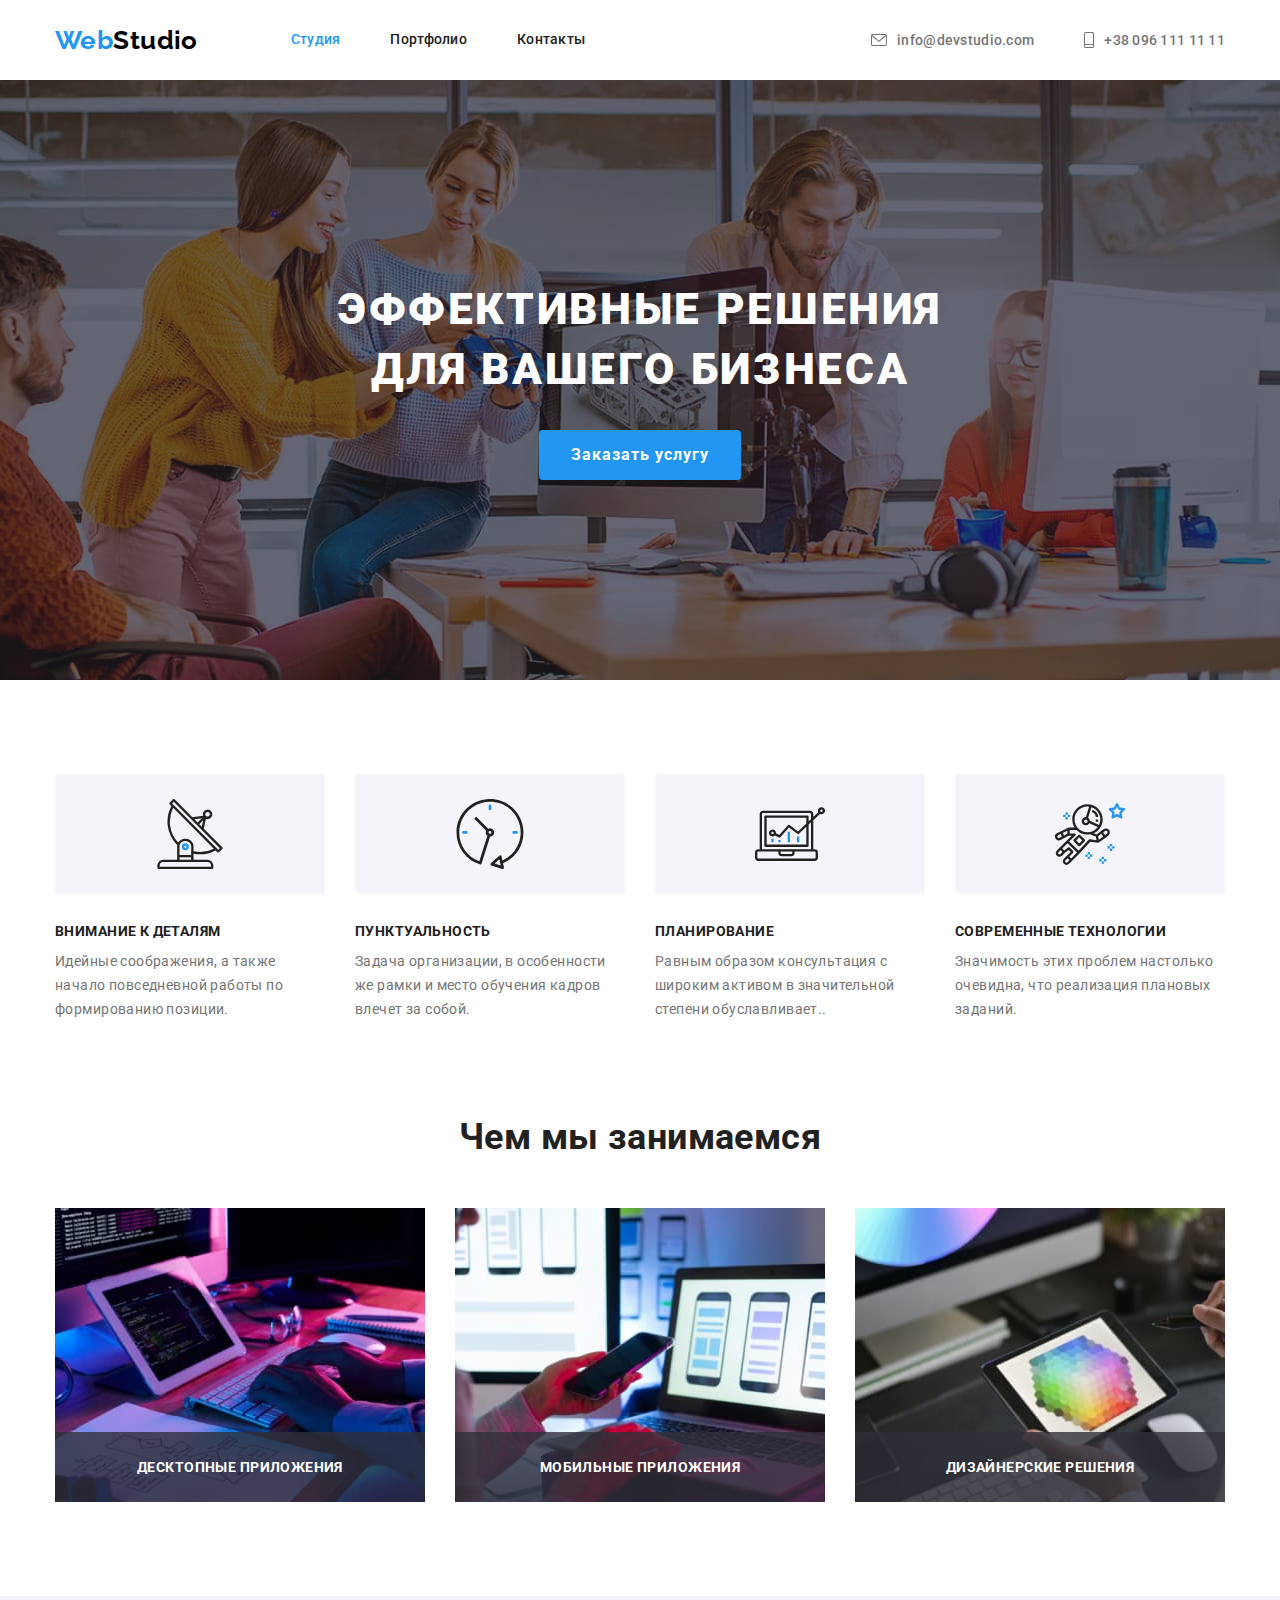
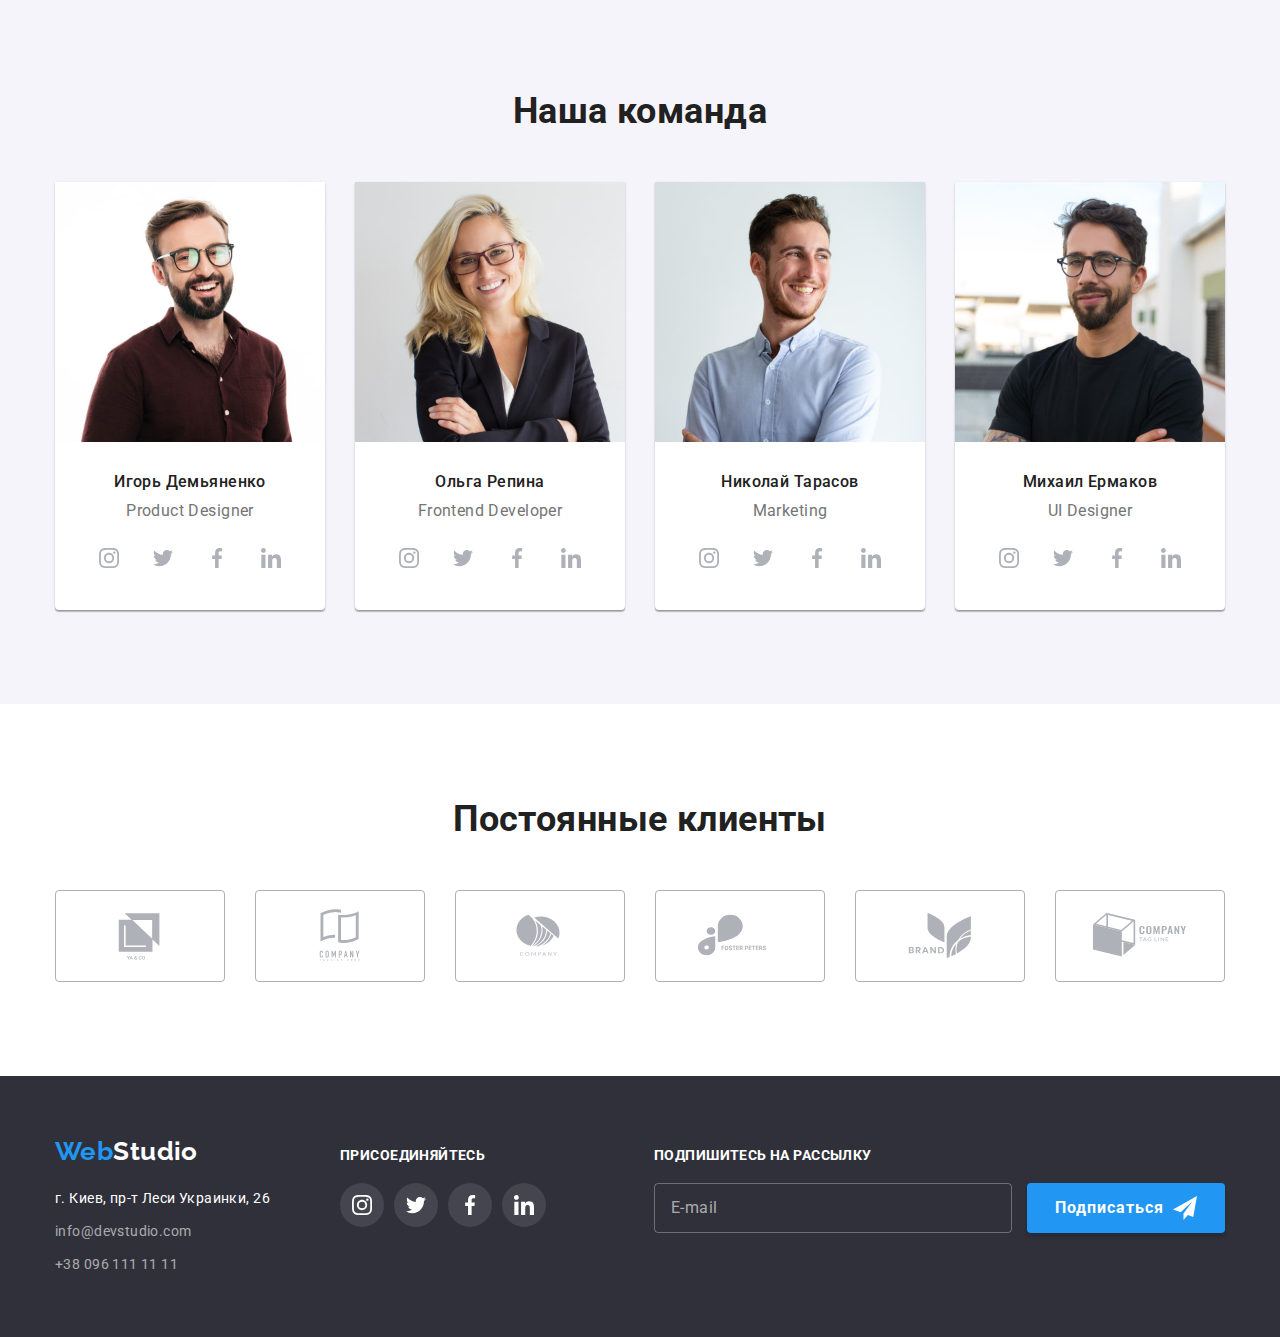
==== commit 8dd560b4: "Відповідність БЕМ" ====
--- a/index.html
+++ b/index.html
@@ -10,48 +10,56 @@
       href="https://fonts.googleapis.com/css2?family=Raleway:wght@700&family=Roboto:wght@400;500;700;900&display=swap"
       rel="stylesheet"
     />
+
+    <!-- Додаємо нормалізатор -->
     <link
       rel="stylesheet"
       href="https://cdnjs.cloudflare.com/ajax/libs/modern-normalize/1.1.0/modern-normalize.min.css"
     />
+
+    <!-- Додаємо стилі -->
     <link rel="stylesheet" href="./css/styles.css" />
+
+    <!-- Додаємо стилі SASS -->
+    <link rel="stylesheet" href="./css/main.min.css" />
+
     <title>Студия</title>
   </head>
 
   <!--Зміст сайту Студії-->
 
   <body>
-    <header class="header-section">
-      <div class="container header-container">
+    <header class="header">
+      <div class="header__section container">
         <a class="logo link" href="index.html" lang="en"
           >Web<span class="logo-black">Studio</span></a
         >
-        <nav class="header-nav">
-          <ul class="header-nav-list list">
-            <li class="header-nav-item">
-              <a class="header-nav-link active link" href="./index.html">Студия</a>
-            </li>
-            <li class="header-nav-item">
-              <a class="header-nav-link link" href="./portfolio.html">Портфолио</a>
-            </li>
-            <li class="header-nav-item"><a class="header-nav-link link" href="#">Контакты</a></li>
+        <nav class="header__nav">
+          <ul class="nav list">
+            <li class="nav__item">
+              <a class="nav__link nav__link-active link" href="./index.html">Студия</a>
+            </li>
+            <li class="nav__item">
+              <a class="nav__link link" href="./portfolio.html">Портфолио</a>
+            </li>
+            <li class="nav__item"><a class="nav__link link" href="#">Контакты</a></li>
           </ul>
         </nav>
 
         <!--Контакти студії-->
 
-        <ul class="header-contact-list">
-          <li class="header-contact-item">
-            <a class="header-contact-link link" href="mailto:info@devstudio.com"
-              ><svg class="header-contact-icon" width="16" height="12">
+        <ul class="header-contact header-contact__list">
+          <li class="header-contact__item">
+            <a class="header-contact__link link" href="mailto:info@devstudio.com"
+              ><svg class="header-contact__icon" width="16" height="12">
                 <use href="./images/icons.svg#icon-mail"></use>
               </svg>
               info@devstudio.com</a
             >
           </li>
-          <li class="header-contact-item">
-            <a class="header-contact-link link" href="tel:+380961111111"
-              ><svg class="header-contact-icon" width="10" height="16">
+          <li class="header-contact__item">
+            <a class="header-contact__link link" href="tel:+380961111111"
+              ><svg class="header-contact__icon" width="10" height="16">
                 <use href="./images/icons.svg#icon-tel"></use></svg
               >+38 096 111 11 11</a
             >
@@ -63,61 +71,61 @@
     <!--Основна інформація сайту студії-->
 
     <main>
-      <section class="section hero">
+      <section class="hero section">
         <div class="container">
-          <h1 class="hero-title">Эффективные решения для вашего бизнеса</h1>
-          <button class="hero-button" type="button" data-modal-open>Заказать услугу</button>
+          <h1 class="hero__title">Эффективные решения для вашего бизнеса</h1>
+          <button class="hero__button" type="button" data-modal-open>Заказать услугу</button>
         </div>
       </section>
 
       <!--Блок інформації про принципи та політику Студії-->
 
-      <section class="section features-section">
+      <section class="features section">
         <!--Заголовок для ассистивних технологій-->
         <div class="container">
           <h2 class="sr-only">Наши принципы</h2>
           <ul class="features-list list">
-            <li class="features-item">
-              <div class="container-features-icon">
-                <svg class="features-icon" width="70" height="70">
+            <li class="features-list__item">
+              <div class="features-list__icon-fon">
+                <svg class="features-list__icon" width="70" height="70">
                   <use href="./images/icons.svg#icon-antenna"></use>
                 </svg>
               </div>
-              <h3 class="features-title">Внимание к деталям</h3>
-              <p class="features-text">
+              <h3 class="features-list__title">Внимание к деталям</h3>
+              <p class="features-list__text">
                 Идейные соображения, а также начало повседневной работы по формированию позиции.
               </p>
             </li>
-            <li class="features-item">
-              <div class="container-features-icon">
-                <svg class="features-icon" width="70" height="70">
+            <li class="features-list__item">
+              <div class="features-list__icon-fon">
+                <svg class="features-list__icon" width="70" height="70">
                   <use href="./images/icons.svg#icon-clock"></use>
                 </svg>
               </div>
-              <h3 class="features-title">Пунктуальность</h3>
-              <p class="features-text">
+              <h3 class="features-list__title">Пунктуальность</h3>
+              <p class="features-list__text">
                 Задача организации, в особенности же рамки и место обучения кадров влечет за собой.
               </p>
             </li>
-            <li class="features-item">
-              <div class="container-features-icon">
-                <svg class="features-icon" width="70" height="70">
+            <li class="features-list__item">
+              <div class="features-list__icon-fon">
+                <svg class="features-list__icon" width="70" height="70">
                   <use href="./images/icons.svg#icon-diagram"></use>
                 </svg>
               </div>
-              <h3 class="features-title">Планирование</h3>
-              <p class="features-text">
+              <h3 class="features-list__title">Планирование</h3>
+              <p class="features-list__text">
                 Равным образом консультация с широким активом в значительной степени обуславливает..
               </p>
             </li>
-            <li class="features-item">
-              <div class="container-features-icon">
-                <svg class="features-icon" width="70" height="70">
+            <li class="features-list__item">
+              <div class="features-list__icon-fon">
+                <svg class="features-list__icon" width="70" height="70">
                   <use href="./images/icons.svg#icon-astronaut"></use>
                 </svg>
               </div>
-              <h3 class="features-title">Современные технологии</h3>
-              <p class="features-text">
+              <h3 class="features-list__title">Современные технологии</h3>
+              <p class="features-list__text">
                 Значимость этих проблем настолько очевидна, что реализация плановых заданий.
               </p>
             </li>
@@ -127,36 +135,36 @@
 
       <!--Блок інформації про послуги-->
 
-      <section class="section work-section">
+      <section class="section work">
         <div class="container">
-          <h2 class="section-title">Чем мы занимаемся</h2>
+          <h2 class="work-title section-title">Чем мы занимаемся</h2>
           <ul class="work-list list">
-            <li class="work-item">
+            <li class="work-list__item">
               <img
                 src="./images/main-page/work-1.jpg"
                 alt="Услуга по написанию кода"
                 width="370"
                 height="294"
               />
-              <p class="work-item-description">Десктопные приложения</p>
-            </li>
-            <li class="work-item">
+              <p class="work-list__description">Десктопные приложения</p>
+            </li>
+            <li class="work-list__item">
               <img
                 src="./images/main-page/work-2.jpg"
                 alt="Услуга по разработке мобильных приложений"
                 width="370"
                 height="294"
               />
-              <p class="work-item-description">Мобильные приложения</p>
-            </li>
-            <li class="work-item">
+              <p class="work-list__description">Мобильные приложения</p>
+            </li>
+            <li class="work-list__item">
               <img
                 src="./images/main-page/work-3.jpg"
                 alt="Услуга раазработки дизайна"
                 width="370"
                 height="294"
               />
-              <p class="work-item-description">Дизайнерские решения</p>
+              <p class="work-list__description">Дизайнерские решения</p>
             </li>
           </ul>
         </div>
@@ -164,260 +172,256 @@
 
       <!--Блок інформації про співробітників-->
 
-      <section class="section section-team">
+      <section class="team section">
         <div class="container">
-          <h2 class="section-title">Наша команда</h2>
+          <h2 class="team-title section-title">Наша команда</h2>
           <ul class="team-list list">
-            <li class="team-item">
+            <li class="team-list__item">
               <img
-                class="team-unit-photo"
                 src="./images/main-page/team-1.jpg"
                 alt="Член команды Игорь Демьяненко"
                 width="270"
                 height="260"
               />
-              <div class="team-unit-description">
-                <h3 class="team-unit">Игорь Демьяненко</h3>
-                <p class="team-profession" lang="en">Product Designer</p>
-                <ul class="team-unit-social">
-                  <li class="team-unit-social-link">
-                    <a
-                      class="social-link link"
+              <div class="team-list__units">
+                <h3 class="team-list__unit">Игорь Демьяненко</h3>
+                <p class="team-list__profession" lang="en">Product Designer</p>
+                <ul class="team-list__social-list">
+                  <li class="team-list__social-item">
+                    <a
+                      class="team-list__social-link link"
                       href=""
                       target="_blank"
                       rel="noopener noreferrer"
                       aria-label="Иконка Instagram"
                     >
-                      <svg class="social-icon" width="20" height="20">
+                      <svg class="team-list__social-icon" width="20" height="20">
                         <use href="./images/icons.svg#icon-instagram"></use>
                       </svg>
                     </a>
                   </li>
-                  <li class="team-unit-social-link">
-                    <a
-                      class="social-link link"
+                  <li class="team-list__social-item">
+                    <a
+                      class="team-list__social-link link"
                       href=""
                       target="_blank"
                       rel="noopener noreferrer"
                       aria-label="Иконка Twitter"
                     >
-                      <svg class="social-icon" width="20" height="20">
+                      <svg class="team-list__social-icon" width="20" height="20">
                         <use href="./images/icons.svg#icon-twitter"></use></svg
                     ></a>
                   </li>
-                  <li class="team-unit-social-link">
-                    <a
-                      class="social-link link"
+                  <li class="team-list__social-item">
+                    <a
+                      class="team-list__social-link link"
                       href=""
                       target="_blank"
                       rel="noopener noreferrer"
                       aria-label="Иконка Facebook"
                     >
-                      <svg class="social-icon" width="20" height="20">
+                      <svg class="team-list__social-icon" width="20" height="20">
                         <use href="./images/icons.svg#icon-facebook"></use></svg
                     ></a>
                   </li>
-                  <li class="team-unit-social-link">
-                    <a
-                      class="social-link link"
+                  <li class="team-list__social-item">
+                    <a
+                      class="team-list__social-link link"
                       href=""
                       target="_blank"
                       rel="noopener noreferrer"
                       aria-label="Иконка LinkedIn"
                     >
-                      <svg class="social-icon" width="20" height="20">
+                      <svg class="team-list__social-icon" width="20" height="20">
                         <use href="./images/icons.svg#icon-linkedin"></use></svg
                     ></a>
                   </li>
                 </ul>
               </div>
             </li>
-            <li class="team-item">
+            <li class="team-list__item">
               <img
-                class="team-unit-photo"
                 src="./images/main-page/team-2.jpg"
                 alt="Член команды Ольга Репина"
                 width="270"
                 height="260"
               />
-              <div class="team-unit-description">
-                <h3 class="team-unit">Ольга Репина</h3>
-                <p class="team-profession" lang="en">Frontend Developer</p>
-                <ul class="team-unit-social">
-                  <li class="team-unit-social-link">
-                    <a
-                      class="social-link link"
+              <div class="team-list__units">
+                <h3 class="team-list__unit">Ольга Репина</h3>
+                <p class="team-list__profession" lang="en">Frontend Developer</p>
+                <ul class="team-list__social-list">
+                  <li class="team-list__social-item">
+                    <a
+                      class="team-list__social-link link"
                       href=""
                       target="_blank"
                       rel="noopener noreferrer"
                       aria-label="Иконка Instagram"
                     >
-                      <svg class="social-icon" width="20" height="20">
+                      <svg class="team-list__social-icon" width="20" height="20">
                         <use href="./images/icons.svg#icon-instagram"></use>
                       </svg>
                     </a>
                   </li>
-                  <li class="team-unit-social-link">
-                    <a
-                      class="social-link link"
+                  <li class="team-list__social-item">
+                    <a
+                      class="team-list__social-link link"
                       href=""
                       target="_blank"
                       rel="noopener noreferrer"
                       aria-label="Иконка Twitter"
                     >
-                      <svg class="social-icon" width="20" height="20">
+                      <svg class="team-list__social-icon" width="20" height="20">
                         <use href="./images/icons.svg#icon-twitter"></use></svg
                     ></a>
                   </li>
-                  <li class="team-unit-social-link">
-                    <a
-                      class="social-link link"
+                  <li class="team-list__social-item">
+                    <a
+                      class="team-list__social-link link"
                       href=""
                       target="_blank"
                       rel="noopener noreferrer"
                       aria-label="Иконка Facebook"
                     >
-                      <svg class="social-icon" width="20" height="20">
+                      <svg class="team-list__social-icon" width="20" height="20">
                         <use href="./images/icons.svg#icon-facebook"></use></svg
                     ></a>
                   </li>
-                  <li class="team-unit-social-link">
-                    <a
-                      class="social-link link"
+                  <li class="team-list__social-item">
+                    <a
+                      class="team-list__social-link link"
                       href=""
                       target="_blank"
                       rel="noopener noreferrer"
                       aria-label="Иконка LinkedIn"
                     >
-                      <svg class="social-icon" width="20" height="20">
+                      <svg class="team-list__social-icon" width="20" height="20">
                         <use href="./images/icons.svg#icon-linkedin"></use></svg
                     ></a>
                   </li>
                 </ul>
               </div>
             </li>
-            <li class="team-item">
+            <li class="team-list__item"">
               <img
-                class="team-unit-photo"
                 src="./images/main-page/team-3.jpg"
                 alt="Член команды Николай Тарасов"
                 width="270"
                 height="260"
               />
-              <div class="team-unit-description">
-                <h3 class="team-unit">Николай Тарасов</h3>
-                <p class="team-profession" lang="en">Marketing</p>
-                <ul class="team-unit-social">
-                  <li class="team-unit-social-link">
-                    <a
-                      class="social-link link"
+              <div class="team-list__units">
+                <h3 class="team-list__unit">Николай Тарасов</h3>
+                <p class="team-list__profession" lang="en">Marketing</p>
+               <ul class="team-list__social-list">
+                  <li class="team-list__social-item">
+                    <a
+                      class="team-list__social-link link"
                       href=""
                       target="_blank"
                       rel="noopener noreferrer"
                       aria-label="Иконка Instagram"
                     >
-                      <svg class="social-icon" width="20" height="20">
+                      <svg class="team-list__social-icon" width="20" height="20">
                         <use href="./images/icons.svg#icon-instagram"></use>
                       </svg>
                     </a>
                   </li>
-                  <li class="team-unit-social-link">
-                    <a
-                      class="social-link link"
+                  <li class="team-list__social-item">
+                    <a
+                      class="team-list__social-link link"
                       href=""
                       target="_blank"
                       rel="noopener noreferrer"
                       aria-label="Иконка Twitter"
                     >
-                      <svg class="social-icon" width="20" height="20">
+                      <svg class="team-list__social-icon" width="20" height="20">
                         <use href="./images/icons.svg#icon-twitter"></use></svg
                     ></a>
                   </li>
-                  <li class="team-unit-social-link">
-                    <a
-                      class="social-link link"
+                  <li class="team-list__social-item">
+                    <a
+                      class="team-list__social-link link"
                       href=""
                       target="_blank"
                       rel="noopener noreferrer"
                       aria-label="Иконка Facebook"
                     >
-                      <svg class="social-icon" width="20" height="20">
+                      <svg class="team-list__social-icon" width="20" height="20">
                         <use href="./images/icons.svg#icon-facebook"></use></svg
                     ></a>
                   </li>
-                  <li class="team-unit-social-link">
-                    <a
-                      class="social-link link"
+                  <li class="team-list__social-item">
+                    <a
+                      class="team-list__social-link link"
                       href=""
                       target="_blank"
                       rel="noopener noreferrer"
                       aria-label="Иконка LinkedIn"
                     >
-                      <svg class="social-icon" width="20" height="20">
+                      <svg class="team-list__social-icon" width="20" height="20">
                         <use href="./images/icons.svg#icon-linkedin"></use></svg
                     ></a>
                   </li>
                 </ul>
               </div>
             </li>
-            <li class="team-item">
+            <li class="team-list__item">
               <img
-                class="team-unit-photo"
                 src="./images/main-page/team-4.jpg"
                 alt="Член команды Михаил Ермаков"
                 width="270"
                 height="260"
               />
-              <div class="team-unit-description">
-                <h3 class="team-unit">Михаил Ермаков</h3>
-                <p class="team-profession" lang="en">UI Designer</p>
-                <ul class="team-unit-social">
-                  <li class="team-unit-social-link">
-                    <a
-                      class="social-link link"
+              <div class="team-list__units">
+                <h3 class="team-list__unit">Михаил Ермаков</h3>
+                <p class="team-list__profession" lang="en">UI Designer</p>
+               <ul class="team-list__social-list">
+                  <li class="team-list__social-item">
+                    <a
+                      class="team-list__social-link link"
                       href=""
                       target="_blank"
                       rel="noopener noreferrer"
                       aria-label="Иконка Instagram"
                     >
-                      <svg class="social-icon" width="20" height="20">
+                      <svg class="team-list__social-icon" width="20" height="20">
                         <use href="./images/icons.svg#icon-instagram"></use>
                       </svg>
                     </a>
                   </li>
-                  <li class="team-unit-social-link">
-                    <a
-                      class="social-link link"
+                  <li class="team-list__social-item">
+                    <a
+                      class="team-list__social-link link"
                       href=""
                       target="_blank"
                       rel="noopener noreferrer"
                       aria-label="Иконка Twitter"
                     >
-                      <svg class="social-icon" width="20" height="20">
+                      <svg class="team-list__social-icon" width="20" height="20">
                         <use href="./images/icons.svg#icon-twitter"></use></svg
                     ></a>
                   </li>
-                  <li class="team-unit-social-link">
-                    <a
-                      class="social-link link"
+                  <li class="team-list__social-item">
+                    <a
+                      class="team-list__social-link link"
                       href=""
                       target="_blank"
                       rel="noopener noreferrer"
                       aria-label="Иконка Facebook"
                     >
-                      <svg class="social-icon" width="20" height="20">
+                      <svg class="team-list__social-icon" width="20" height="20">
                         <use href="./images/icons.svg#icon-facebook"></use></svg
                     ></a>
                   </li>
-                  <li class="team-unit-social-link">
-                    <a
-                      class="social-link link"
+                  <li class="team-list__social-item">
+                    <a
+                      class="team-list__social-link link"
                       href=""
                       target="_blank"
                       rel="noopener noreferrer"
                       aria-label="Иконка LinkedIn"
                     >
-                      <svg class="social-icon" width="20" height="20">
+                      <svg class="team-list__social-icon" width="20" height="20">
                         <use href="./images/icons.svg#icon-linkedin"></use></svg
                     ></a>
                   </li>
@@ -430,79 +434,79 @@
 
       <!--Блок клиентов-->
 
-      <section class="section clients-section">
+      <section class="clients section">
         <div class="container">
-          <h2 class="section-title">Постоянные клиенты</h2>
-          <ul class="clients-list list">
-            <li class="clients-item">
-              <a
-                class="client-link link"
+          <h2 class="clients__title section-title">Постоянные клиенты</h2>
+          <ul class="clients__list list">
+            <li class="clients__item">
+              <a
+                class="clients__link link"
                 href=""
                 target="_blank"
                 rel="noopener noreferrer"
                 aria-label="Иконка Первого Клиента"
               >
-                <svg class="client-icon" width="106" height="60">
+                <svg class="clients__icon" width="106" height="60">
                   <use href="./images/icons.svg#icon-partner-logo-1"></use></svg
               ></a>
             </li>
-            <li class="clients-item">
-              <a
-                class="client-link link"
+            <li class="clients__item">
+              <a
+                class="clients__link link"
                 href=""
                 target="_blank"
                 rel="noopener noreferrer"
                 aria-label="Иконка Второго Клиента"
               >
-                <svg class="client-icon" width="106" height="60">
+                <svg class="clients__icon" width="106" height="60">
                   <use href="./images/icons.svg#icon-partner-logo-2"></use></svg
               ></a>
             </li>
-            <li class="clients-item">
-              <a
-                class="client-link link"
+            <li class="clients__item">
+              <a
+                class="clients__link link"
                 href=""
                 target="_blank"
                 rel="noopener noreferrer"
                 aria-label="Иконка Третьего Клиента"
               >
-                <svg class="client-icon" width="106" height="60">
+                <svg class="clients__icon" width="106" height="60">
                   <use href="./images/icons.svg#icon-partner-logo-3"></use></svg
               ></a>
             </li>
-            <li class="clients-item">
-              <a
-                class="client-link link"
+            <li class="clients__item">
+              <a
+                class="clients__link link"
                 href=""
                 target="_blank"
                 rel="noopener noreferrer"
                 aria-label="Иконка Четвертого Клиента"
               >
-                <svg class="client-icon" width="106" height="60">
+                <svg class="clients__icon" width="106" height="60">
                   <use href="./images/icons.svg#icon-partner-logo-4"></use></svg
               ></a>
             </li>
-            <li class="clients-item">
-              <a
-                class="client-link link"
+            <li class="clients__item">
+              <a
+                class="clients__link link"
                 href=""
                 target="_blank"
                 rel="noopener noreferrer"
                 aria-label="Иконка Пятого Клиента"
               >
-                <svg class="client-icon" width="106" height="60">
+                <svg class="clients__icon" width="106" height="60">
                   <use href="./images/icons.svg#icon-partner-logo-5"></use></svg
               ></a>
             </li>
-            <li class="clients-item">
-              <a
-                class="client-link link"
+            <li class="clients__item">
+              <a
+                class="clients__link link"
                 href=""
                 target="_blank"
                 rel="noopener noreferrer"
                 aria-label="Иконка Шестого Клиента"
               >
-                <svg class="client-icon" width="106" height="60">
+                <svg class="clients__icon" width="106" height="60">
                   <use href="./images/icons.svg#icon-partner-logo-6"></use></svg
               ></a>
             </li>
@@ -515,100 +519,101 @@
 
     <footer class="footer">
       <div class="container">
-        <div class="footer-left-side">
-          <a class="logo link logo-footer" href="./index.html" lang="en"
-            >Web<span class="logo-white">Studio</span></a
+        <div class="footer__contacts">
+          <a class="logo link footer__logo" href="./index.html" lang="en"
+            >Web<span class="footer__logo-white">Studio</span></a
           >
 
-          <address class="footer-contact">
-            <ul class="footer-contact-list list">
-              <li class="footer-contact-item">
+          <address class="footer__contact">
+            <ul class="footer__contact-list list">
+              <li class="footer__contact-item">
                 <a
-                  class="footer-contact-adress"
+                  class="footer__contact-adress"
                   href="https://goo.gl/maps/XeqfAgBL67WMoKfA7"
                   target="_blank"
                   rel="noreferrer noopener"
                   >г. Киев, пр-т Леси Украинки, 26</a
                 >
               </li>
-              <li class="footer-contact-item">
-                <a class="footer-contact-link" href="mailto:info@devstudio.com"
+              <li class="footer__contact-item">
+                <a class="footer__contact-link" href="mailto:info@devstudio.com"
                   >info@devstudio.com</a
                 >
               </li>
-              <li class="footer-contact-item">
-                <a class="footer-contact-link" href="tel:+380961111111">+38 096 111 11 11</a>
+              <li class="footer__contact-item">
+                <a class="footer__contact-link" href="tel:+380961111111">+38 096 111 11 11</a>
               </li>
             </ul>
           </address>
         </div>
 
-        <div class="footer-right-side">
-          <h2 class="footer-social-connect">ПРИСОЕДИНЯЙТЕСЬ</h2>
-          <ul class="studio-social">
-            <li class="studio-social-item">
-              <a
-                class="studio-social-link link"
+        <div class="footer__right-side">
+          <h2 class="studio-social__title">ПРИСОЕДИНЯЙТЕСЬ</h2>
+          <ul class="studio-social__list">
+            <li class="studio-social__item">
+              <a
+                class="studio-social__link link"
                 href=""
                 target="_blank"
                 rel="noopener noreferrer"
                 aria-label="Иконка Instagram"
               >
-                <svg class="studio-social-icon" width="20" height="20">
+                <svg class="studio-social__icon" width="20" height="20">
                   <use href="./images/icons.svg#icon-instagram"></use>
                 </svg>
               </a>
             </li>
-            <li class="studio-social-item">
-              <a
-                class="studio-social-link link"
+            <li class="studio-social__item">
+              <a
+                class="studio-social__link link"
                 href=""
                 target="_blank"
                 rel="noopener noreferrer"
                 aria-label="Иконка Twitter"
               >
-                <svg class="studio-social-icon" width="20" height="20">
+                <svg class="studio-social__icon" width="20" height="20">
                   <use href="./images/icons.svg#icon-twitter"></use></svg
               ></a>
             </li>
-            <li class="studio-social-item">
-              <a
-                class="studio-social-link link"
+            <li class="studio-social__item">
+              <a
+                class="studio-social__link link"
                 href=""
                 target="_blank"
                 rel="noopener noreferrer"
                 aria-label="Иконка Facebook"
               >
-                <svg class="studio-social-icon" width="20" height="20">
+                <svg class="studio-social__icon" width="20" height="20">
                   <use href="./images/icons.svg#icon-facebook"></use></svg
               ></a>
             </li>
-            <li class="studio-social-item">
-              <a
-                class="studio-social-link link"
+            <li class="studio-social__item">
+              <a
+                class="studio-social__link link"
                 href=""
                 target="_blank"
                 rel="noopener noreferrer"
                 aria-label="Иконка LinkedIn"
               >
-                <svg class="studio-social-icon" width="20" height="20">
+                <svg class="studio-social__icon" width="20" height="20">
                   <use href="./images/icons.svg#icon-linkedin"></use></svg
               ></a>
             </li>
           </ul>
         </div>
         <div class="subscribe">
-          <h2 class="footer-social-connect">Подпишитесь на рассылку</h2>
-
-          <form action="#" class="footer-form-action">
-            <label class="footer-form-item">
-              <input type="email" name="email" placeholder="E-mail" class="footer-form-input" />
+          <h2 class="subscribe__title">Подпишитесь на рассылку</h2>
+
+          <form action="#" class="suscribe__form">
+            <label class="suscribe__item">
+              <input type="email" name="email" placeholder="E-mail" class="subscribe__input" />
               <button type="submit" class="submit-btn">Подписаться</button>
             </label>
           </form>
         </div>
       </div>
     </footer>
+    <!-- Модальне вікно -->
     <div class="backdrop is-hidden" data-modal>
       <div class="modal">
         <button type="button" class="close-btn" data-modal-close>
@@ -617,52 +622,52 @@
           </svg>
         </button>
 
-        <strong class="form-title">Оставьте свои данные, мы вам перезвоним</strong>
+        <strong class="modal__title">Оставьте свои данные, мы вам перезвоним</strong>
         <form class="modal-form">
-          <label class="form-group">
-            <span class="form-description">Имя</span>
-            <input class="form-input" type="text" name="client-name" required />
-            <svg class="form-icon" width="18" height="18">
+          <label class="modal-form__group">
+            <span class="modal-form__description">Имя</span>
+            <input class="modal-form__input" type="text" name="client-name" required />
+            <svg class="modal-form__icon" width="18" height="18">
               <use href="./images/icons.svg#form-person"></use>
             </svg>
           </label>
-          <label class="form-group">
-            <span class="form-description">Телефон</span>
-            <input class="form-input" type="phone" name="client-phone" required />
-            <svg class="form-icon" width="18" height="18">
+          <label class="modal-form__group">
+            <span class="modal-form__description">Телефон</span>
+            <input class="modal-form__input" type="phone" name="client-phone" required />
+            <svg class="modal-form__icon" width="18" height="18">
               <use href="./images/icons.svg#form-phone"></use>
             </svg>
           </label>
-          <label class="form-group">
-            <span class="form-description">Почта</span>
-            <input class="form-input" type="mail" name="client-mail" required />
-
-            <svg class="form-icon" width="18" height="18">
+          <label class="modal-form__group">
+            <span class="modal-form__description">Почта</span>
+            <input class="modal-form__input" type="mail" name="client-mail" required />
+
+            <svg class="modal-form__icon" width="18" height="18">
               <use href="./images/icons.svg#form-email"></use>
             </svg>
           </label>
-          <label class="form-group">
+          <label class="modal-form__group">
             <span class="form-description">Комментарий</span>
             <textarea
               name="comment"
               id="formComment"
-              class="form-input-comment"
+              class="modal-form__input-comment"
               placeholder="Введите текст"
             ></textarea>
           </label>
           <input
             type="checkbox"
             name="user-policy"
-            class="modal-form-checkbox sr-only"
+            class="modal-form__checkbox sr-only"
             id="checkbox-policy"
             required
           />
-          <label for="checkbox-policy" class="modal-form-checkbox-policy">
+          <label for="checkbox-policy" class="modal-form__checkbox-policy">
             Соглашаюсь с рассылкой и принимаю
-            <a class="modal-form-policy-link" href="#"> Условия договора </a>
+            <a class="modal-form__policy-link" href="#"> Условия договора </a>
           </label>
 
-          <button class="form-submit-button" type="submit">Отправить</button>
+          <button class="modal-form__submit-button" type="submit">Отправить</button>
         </form>
       </div>
     </div>
--- a/css/styles.css
+++ b/css/styles.css
@@ -114,13 +114,13 @@
   color: var(--black-logo-color);
 }
 
-.header-nav,
-.header-contact-list {
-  display: flex;
-  align-items: center;
-}
-
-.header-nav-link {
+.header__nav,
+.header-contact__list {
+  display: flex;
+  align-items: center;
+}
+
+.nav__link {
   font-weight: 500;
   line-height: 1.14;
   letter-spacing: 0.02em;
@@ -128,11 +128,10 @@
   padding-bottom: 32px;
   color: var(--primary-text-color);
   position: relative;
-
   transition: color var(--animation);
 }
 
-.header-nav-item {
+.nav__item {
   display: block;
   color: var(--title-text-color);
   font-weight: 500;
@@ -141,32 +140,32 @@
   margin-right: 50px;
 }
 
-.header-nav-item:last-child {
+.nav__item:last-child {
   margin-right: 0px;
 }
 
-.header-nav-list {
-  display: flex;
-}
-
-.header-nav {
+.nav {
+  display: flex;
+}
+
+.header__nav {
   margin-left: 93px;
 }
 
-.header-contact-list {
+.header-contact__list {
   display: flex;
   margin-left: auto;
 }
 
-.header-contact-item {
+.header-contact__item {
   margin-right: 50px;
 }
 
-.header-contact-item:last-child {
+.header-contact__item:last-child {
   margin-right: 0px;
 }
 
-.header-contact-link {
+.header-contact__link {
   display: flex;
   align-items: center;
   padding-top: 32px;
@@ -179,22 +178,22 @@
   transition: color var(--animation);
 }
 
-.header-nav-link:hover,
-.header-nav-link:focus,
-.header-contact-link:hover,
-.header-contact-link:focus {
+.nav__link:hover,
+.nav__link:focus,
+.header-contact__link:hover,
+.header-contact__link:focus {
   color: var(--accent-color);
 }
 
-.active {
+.nav__link-active {
   color: var(--accent-color);
 }
 
-.header-nav-link.active::after {
+.nav__link .nav__link-active::after {
   transition: background-color var(--animation);
 }
 
-.header-nav-link.active::after {
+.nav__link .nav__link-active::after {
   position: absolute;
   content: '';
   display: block;
@@ -206,7 +205,7 @@
   bottom: 0;
 }
 
-.header-nav-link::after {
+.nav__link::after {
   position: absolute;
   content: '';
   display: block;
@@ -218,8 +217,8 @@
   bottom: 0;
 }
 
-.header-nav-link:focus::after,
-.header-nav-link:hover::after {
+.nav__link:focus::after,
+.nav__link:hover::after {
   position: absolute;
   content: '';
   display: block;
@@ -232,7 +231,7 @@
   transition: background-color 0.5s;
 }
 
-.header-nav-link::after {
+.nav__link::after {
   transition: background-color var(--animation);
 }
 
@@ -240,11 +239,11 @@
   border-bottom: 1px solid rgb(236, 236, 236);
 }
 
-.header-container {
-  display: flex;
-}
-
-.header-contact-icon {
+.header__section {
+  display: flex;
+}
+
+.header-contact__icon {
   fill: #757575;
   justify-content: center;
   align-items: center;
@@ -253,8 +252,8 @@
   transition: fill var(--animation);
 }
 
-.header-contact-link:hover .header-contact-icon,
-.header-contact-link:focus .header-contact-icon {
+.header-contact__link:hover .header-contact__icon,
+.header-contact__link:focus .header-contact__icon {
   fill: var(--accent-color);
 }
 
@@ -269,16 +268,16 @@
   align-items: baseline;
 }
 
-.footer-left-side {
+.footer__contacts {
   margin-right: 70px;
 }
 
-.logo-footer {
+.footer__logo {
   display: inline-block;
   margin-bottom: 20px;
 }
 
-.footer-contact-adress {
+.footer__contact-adress {
   font-family: 'Roboto', sans-serif;
   font-style: normal;
   font-weight: 400;
@@ -289,11 +288,10 @@
   display: block;
   padding: 0;
   margin: 0;
-
   transition: color var(--animation);
 }
 
-.footer-contact-link {
+.footer__contact-link {
   font-family: 'Roboto', sans-serif;
   font-style: normal;
   font-weight: 400;
@@ -308,64 +306,55 @@
   transition: color var(--animation);
 }
 
-.footer-contact-link:hover,
-.footer-contact-link:focus,
-.footer-contact-adress:hover,
-.footer-contact-adress:focus {
+.footer__contact-link:hover,
+.footer__contact-link:focus,
+.footer__contact-adress:hover,
+.footer__contact-adress:focus {
   color: var(--accent-color);
 }
 
-.footer-social-connect {
+.studio-social__title {
   color: var(--white-text-color);
   text-transform: uppercase;
-
   font-family: 'roboto';
   font-size: 14px;
   font-weight: 700;
   letter-spacing: 0.03em;
   line-height: 1.16;
-}
-
-.footer-social {
-  width: 206px;
-}
-
-.footer-contact-item {
-  margin-bottom: 9px;
-}
-
-.footer-contact-item:last-child {
-  margin-bottom: 0;
-}
-
-.logo-white {
-  color: var(--white-text-color);
-}
-
-.footer-social {
-  display: block;
+  margin-bottom: 20px;
+}
+
+.studio-social__list {
+  display: flex;
   width: 206px;
   height: 80px;
 }
 
-.footer-social-connect {
+.footer__contact-item {
+  margin-bottom: 9px;
+}
+
+.footer__contact-item:last-child {
+  margin-bottom: 0;
+}
+
+.footer__logo-white {
   color: var(--white-text-color);
-  margin-bottom: 20px;
-}
-
-.studio-social {
-  display: flex;
-}
-
-.studio-social-item {
+}
+
+.studio-social__list {
+  display: flex;
+}
+
+.studio-social__item {
   margin-right: 10px;
 }
 
-.studio-social-item:last-child {
+.studio-social__item:last-child {
   margin-right: 0px;
 }
 
-.studio-social-link {
+.studio-social__link {
   display: flex;
   align-items: center;
   justify-content: center;
@@ -377,12 +366,12 @@
   transition: background-color var(--animation);
 }
 
-.studio-social-link:hover,
-.studio-social-link:focus {
+.studio-social__link:hover,
+.studio-social__link:focus {
   background-color: var(--accent-color);
 }
 
-.studio-social-icon {
+.studio-social__icon {
   fill: var(--white-text-color);
 }
 
@@ -390,7 +379,7 @@
   margin-left: auto;
 }
 
-.footer-form-title {
+.subscribe__title {
   font-family: 'Roboto';
   font-style: normal;
   font-weight: 700;
@@ -398,16 +387,15 @@
   line-height: 16px;
   letter-spacing: 0.03em;
   text-transform: uppercase;
-
   color: #ffffff;
-}
-
-.footer-form-input {
+  margin-bottom: 20px;
+}
+
+.subscribe__input {
   width: 358px;
   height: 50px;
   padding-left: 16px;
   margin-right: 12px;
-
   color: var(--white-text-color);
   background-color: transparent;
   border: 1px solid rgba(255, 255, 255, 0.3);
@@ -417,18 +405,17 @@
   transition: border var(--animation);
 }
 
-.footer-form-input::placeholder {
+.subscribe__input::placeholder {
   font-weight: 400;
   font-size: 16px;
   line-height: 1.25;
-
   align-items: center;
   letter-spacing: 0.03em;
   color: rgba(255, 255, 255, 0.6);
 }
 
-.footer-form-input:focus,
-.footer-form-input:hover {
+.subscribe__input:focus,
+.subscribe__input:hover {
   border: 1px solid var(--accent-color);
 }
 
@@ -442,18 +429,14 @@
   border: none;
   box-shadow: 0px 4px 4px rgba(0, 0, 0, 0.15);
   border-radius: 4px;
-
   font-weight: 700;
   font-size: 16px;
   line-height: 1.87;
-
   align-items: center;
   text-align: center;
   letter-spacing: 0.06em;
   color: var(--white-text-color);
-
   cursor: pointer;
-
   transition: background-color var(--animation);
 }
 
@@ -492,7 +475,7 @@
   padding-bottom: 200px;
 }
 
-.hero-title {
+.hero__title {
   max-width: 700px;
   margin: 0 auto;
   margin-bottom: 30px;
@@ -505,7 +488,7 @@
   color: var(--white-text-color);
 }
 
-.hero-button {
+.hero__button {
   display: inline-block;
   border: none;
   border-radius: 4px;
@@ -524,24 +507,20 @@
   transition: background-color var(--animation);
 }
 
-.hero-button:hover,
-.hero-button:focus {
+.hero__button:hover,
+.hero__button:focus {
   background-color: var(--hero-button-focus);
 }
 
 /* Модальне вікно */
 .backdrop {
   position: fixed;
-
   display: flex;
   align-items: center;
   justify-content: center;
-
   width: 100vw;
   height: 100vh;
-
   background-color: rgba(0, 0, 0, 0.2);
-
   top: 0;
   transition: opacity 250ms cubic-bezier(0.4, 0, 0.2, 1),
     visibility 250ms cubic-bezier(0.4, 0, 0.2, 1);
@@ -593,7 +572,7 @@
   cursor: pointer;
 }
 
-.form-title {
+.modal__title {
   display: block;
   font-family: Roboto;
   font-size: 20px;
@@ -605,18 +584,18 @@
   margin-bottom: 12px;
 }
 
-.form-group,
-.form-policy {
+.modal-form__group,
+.modal-form__policy {
   display: block;
   margin-bottom: 10px;
   transition: fill var(--animation);
 }
 
-.form-group {
+.modal-form__group {
   position: relative;
 }
 
-.form-icon {
+.modal-form__icon {
   fill: #000000;
   position: absolute;
   bottom: 11px;
@@ -624,7 +603,7 @@
   transition: fill var(--animation);
 }
 
-.form-input {
+.modal-form__input {
   width: 100%;
   height: 40px;
   border: 1px solid rgba(33, 33, 33, 0.2);
@@ -634,17 +613,17 @@
   transition: border var(--animation);
 }
 
-.form-input:focus,
-.form-input:hover {
+.modal-form__input:focus,
+.modal-form__input:hover {
   border: 1px solid var(--accent-color);
 }
 
-.form-input:focus + .form-icon,
-.form-input:hover + .form-icon {
+.modal-form__input:focus + .modal-form__icon,
+.modal-form__input:hover + .modal-form__icon {
   fill: var(--accent-color);
 }
 
-.form-description {
+.modal-form__description {
   display: block;
   font-family: Roboto;
   font-size: 12px;
@@ -655,7 +634,7 @@
   color: var(--secondary-text-color);
 }
 
-.form-input-comment {
+.modal-form__input-comment {
   height: 120px;
   width: 100%;
   resize: none;
@@ -666,7 +645,7 @@
   border: 1px solid rgba(33, 33, 33, 0.2);
 }
 
-.form-input::placeholder {
+.modal-form__input::placeholder {
   font-weight: 400;
   font-size: 14px;
   line-height: 16px;
@@ -674,23 +653,23 @@
   color: rgba(117, 117, 117, 0.5);
 }
 
-.form-input-comment:focus,
-.form-input-comment:hover {
+.modal-form__input-comment:focus,
+.modal-form__input-comment:hover {
   border: 1px solid var(--accent-color);
 }
 
-.modal-form-checkbox {
+.modal-form__checkbox {
   transition: border var(--animation);
 }
 
-.modal-form-checkbox-policy {
+.modal-form__checkbox-policy {
   font-weight: 400;
   font-size: 14px;
   line-height: 1.714;
   color: var(--secondary-text-color);
 }
 
-.modal-form-checkbox-policy::before {
+.modal-form__checkbox-policy::before {
   display: inline-block;
   vertical-align: middle;
   content: '';
@@ -703,28 +682,28 @@
   transition: background-image var(--animation);
 }
 
-.modal-form-checkbox-policy:hover::before,
-.modal-form-checkbox-policy:focus::before {
+.modal-form__checkbox-policy:hover::before,
+.modal-form__checkbox-policy:focus::before {
   border: 2px solid var(--accent-color);
 }
 
-.modal-form-checkbox:checked + .modal-form-checkbox-policy::before {
+.modal-form__checkbox:checked + .modal-form-checkbox-policy::before {
   background-image: url(../images/icons/icon-check.svg);
   background-position: center;
   outline: transparent;
   border: none;
 }
 
-.modal-form-checkbox:focus + .modal-form-checkbox-policy::before {
+.modal-form__checkbox:focus + .modal-form-checkbox-policy::before {
   border: 2px solid var(--accent-color);
 }
 
-.modal-form-policy-link {
+.modal-form__policy-link {
   color: var(--accent-color);
   text-decoration: underline;
 }
 
-.form-submit-button {
+.modal-form__submit-button {
   display: flex;
   justify-content: center;
   align-items: center;
@@ -747,17 +726,17 @@
   transition: background-color var(--animation);
 }
 
-.form-submit-button:hover,
-.form-submit-button:focus {
+.modal-form__submit-button:hover,
+.modal-form__submit-button:focus {
   background-color: var(--hero-button-focus);
 }
 
 /* Блок інформації про принципи та політику Студії */
-.features-section {
+.features {
   padding-bottom: 0;
 }
 
-.features-title {
+.features-list__title {
   font-size: 14px;
   font-weight: 700;
   line-height: 1.14;
@@ -770,28 +749,28 @@
   display: flex;
 }
 
-.features-item {
+.features-list__item {
   max-width: 270px;
   margin-right: 30px;
 }
 
-.features-item:last-child {
+.features-list__item:last-child {
   margin-right: 0;
 }
 
-.features-text {
+.features-list__text {
   line-height: 1.71;
   color: var(--secondary-text-color);
 }
 
-.container-features-icon {
+.features-list__icon-fon {
   padding: 25px 100px;
   margin-bottom: 30px;
   background-color: #f5f4fa;
   border-radius: 4px;
 }
 
-.features-icon {
+.features-list__icon {
   display: block;
 }
 
@@ -800,12 +779,12 @@
   display: flex;
 }
 
-.work-item {
+.work-list__item {
   margin-right: 30px;
   position: relative;
 }
 
-.work-item:last-child {
+.work-list__item:last-child {
   margin-right: 0;
 }
 
@@ -820,29 +799,25 @@
   background-color: rgba(47, 48, 58, 0.8);
 } */
 
-.work-item-description {
+.work-list__description {
   display: flex;
   position: absolute;
   left: 0;
   bottom: 0;
-
   justify-content: center;
   align-items: center;
   margin: 0 auto;
   height: 70px;
   width: 100%;
   font-weight: 700;
-
   line-height: 16px;
-
   text-transform: uppercase;
-
   color: #ffffff;
   background-color: rgba(47, 48, 58, 0.8);
 }
 
 /* Оформлення команди */
-.section-team {
+.team {
   background-color: var(--team-background-color);
 }
 
@@ -850,7 +825,7 @@
   display: flex;
 }
 
-.team-item {
+.team-list__item {
   margin-right: 30px;
   background-color: var(--white-background-color);
   box-shadow: 0px 1px 3px rgba(0, 0, 0, 0.12), 0px 1px 1px rgba(0, 0, 0, 0.14),
@@ -858,15 +833,15 @@
   border-radius: 0px 0px 4px 4px;
 }
 
-.team-item:last-child {
+.team-list__item:last-child {
   margin-right: 0;
 }
 
-.team-unit-description {
-  padding: 30px;
-}
-
-.team-unit {
+.team-list__units {
+  padding: 30px 0px;
+}
+
+.team-list__unit {
   font-weight: 500;
   font-size: 16px;
   line-height: 1.19;
@@ -874,7 +849,7 @@
   margin-bottom: 10px;
 }
 
-.team-profession {
+.team-list__profession {
   font-size: 16px;
   line-height: 1.19;
   text-align: center;
@@ -882,57 +857,56 @@
   margin-bottom: 16px;
 }
 
-.team-unit-social {
-  display: flex;
-  justify-content: center;
-}
-
-.social-link {
-  display: flex;
-  align-items: center;
-  justify-content: center;
+.team-list__social-list {
+  display: flex;
+  justify-content: space-between;
+  align-items: center;
+  padding: 0px 32px;
+  margin-top: 16px;
+  list-style: none;
+}
+
+.team-list__social-item {
+  width: 44px;
+  height: 44px;
+}
+
+.team-list__social-link {
+  display: block;
   width: 44px;
   height: 44px;
   border-radius: 50%;
-  background-color: var(--white-background-color);
-  margin-right: 10px;
-
-  transition: background-color var(--animation);
-}
-
-.social-link:last-child {
+  color: #afb1b8;
+  background-color: #ffffff;
+  transition: background-color 250ms cubic-bezier(0.4, 0, 0.2, 1),
+    color 250ms cubic-bezier(0.4, 0, 0.2, 1);
+}
+
+.team-list__social-link:hover,
+.team-list__social-link:focus {
+  color: #ffffff;
+  background-color: var(--accent-color);
+}
+
+.team-list__social-icon {
+  margin: 12px 0px 0px 12px;
+  fill: currentColor;
+}
+
+.team-list__social-item:last-child {
   margin-right: 0px;
 }
 
-.team-unit-social-link {
-  margin-right: 10px;
-}
-
-.team-unit-social-link:last-child {
+.team-list__social-link:last-child {
   margin-right: 0px;
 }
 
-.social-icon {
-  fill: #afb1b8;
-  transition: fill var(--animation);
-}
-
-.social-link:hover,
-.social-link:focus {
-  background-color: var(--accent-color);
-}
-
-.social-link:hover .social-icon,
-.social-link:focus .social-icon {
-  fill: var(--white-text-color);
-}
-
 /* Блок клиентов */
-.clients-list {
-  display: flex;
-}
-
-.client-link {
+.clients__list {
+  display: flex;
+}
+
+.clients__link {
   display: flex;
   align-items: center;
   justify-content: center;
@@ -944,26 +918,26 @@
   transition: border-color var(--animation);
 }
 
-.clients-item {
+.clients__item {
   margin-right: 30px;
 }
 
-.clients-item:last-child {
+.clients__item:last-child {
   margin-right: 0px;
 }
 
-.client-icon {
+.clients__icon {
   fill: #afb1b8;
   transition: fill var(--animation);
 }
 
-.client-link:hover,
-.client-icon:focus {
+.clients__link:hover,
+.clients__icon:focus {
   border-color: var(--accent-color);
 }
 
-.client-link:hover .client-icon,
-.client-link:focus .client-icon {
+.clients__link:hover .clients__icon,
+.clients__link:focus .clients__icon {
   fill: var(--accent-color);
 }
 
@@ -974,7 +948,7 @@
   margin-bottom: 50px;
 }
 
-.portfolio-filtr-button-item {
+.portfolio-filtr__button-item {
   display: inline-block;
   border: none;
   border-radius: 4px;
@@ -992,16 +966,16 @@
   transition: background-color var(--animation), color var(--animation), box-shadow var(--animation);
 }
 
-.portfolio-filtr-button {
+.portfolio-filtr__button {
   margin-right: 8px;
 }
 
-.portfolio-filtr-button:last-child {
+.portfolio-filtr__button:last-child {
   margin-right: 0;
 }
 
-.portfolio-filtr-button-item:hover,
-.portfolio-filtr-button-item:focus {
+.portfolio-filtr__button-item:hover,
+.portfolio-filtr__button-item:focus {
   background-color: var(--accent-color);
   color: var(--white-text-color);
   box-shadow: 0px 2px 2px 0px rgba(0, 0, 0, 0.12), 0px 1px 2px 0px rgba(0, 0, 0, 0.08),
@@ -1013,13 +987,13 @@
   flex-wrap: wrap;
 }
 
-.portfolio-card-content {
+.portfolio-list__card-content {
   padding: 20px 24px;
   border: 1px solid #eeeeee;
   border-top: none;
 }
 
-.portfolio-item {
+.portfolio-list__item {
   width: calc((100%-60px) / 3);
   margin-right: 30px;
   margin-bottom: 30px;
@@ -1029,23 +1003,23 @@
   transition: box-shadow var(--animation);
 }
 
-.portfolio-item:nth-child(3n) {
+.portfolio-list__item:nth-child(3n) {
   margin-right: 0;
 }
-.portfolio-item:nth-last-child(-n + 3) {
+.portfolio-list__item:nth-last-child(-n + 3) {
   margin-bottom: 0;
 }
 
-.portfolio-item:hover .portfolio-overlay {
+.portfolio-list__item:hover .portfolio-overlay {
   transform: translateY(0);
 }
 
-.portfolio-description {
+.portfolio-list__description {
   position: relative;
   overflow: hidden;
 }
 
-.portfolio-overlay {
+.portfolio-list__overlay {
   position: absolute;
 
   display: inline-block;
@@ -1059,7 +1033,7 @@
   transition: transform 250ms cubic-bezier(0.4, 0, 0.2, 1);
 }
 
-.portfolio-item-description {
+.portfolio-list__item-description {
   position: absolute;
   display: flex;
   top: 0;
@@ -1078,7 +1052,7 @@
   transition: transform 250ms cubic-bezier(0.4, 0, 0.2, 1);
 }
 
-.portfolio-list-title {
+.portfolio-list__title {
   font-weight: 700;
   font-size: 18px;
   line-height: 2;
@@ -1087,28 +1061,28 @@
   margin-bottom: 4px;
 }
 
-.portfolio-list-text {
+.portfolio-list__text {
   font-size: 16px;
   line-height: 1.88;
   letter-spacing: 0.03em;
   color: var(--secondary-text-color);
 }
 
-.portfolio-item-link {
+.portfolio-list__link {
   display: block;
   cursor: pointer;
   transition: box-shadow var(--animation);
 }
 
-.portfolio-item-link:hover,
-.portfolio-item-link:focus {
+.portfolio-list__link:hover,
+.portfolio-list__link:focus {
   cursor: pointer;
   box-shadow: 0px 1px 1px rgba(0, 0, 0, 0.12), 0px 4px 4px rgba(0, 0, 0, 0.06),
     1px 4px 6px rgba(0, 0, 0, 0.16);
 }
 
-.portfolio-item-link:focus .portfolio-item-description,
-.portfolio-item-link:hover .portfolio-item-description {
+.portfolio-list__link:focus .portfolio-list__item-description,
+.portfolio-list__link:hover .portfolio-list__item-description {
   transform: translateY(0%);
   transition: transform 250ms cubic-bezier(0.4, 0, 0.2, 1);
 }
--- a/css/main.min.css
+++ b/css/main.min.css
@@ -0,0 +1 @@
+/* No CSS *//*# sourceMappingURL=main.min.css.map */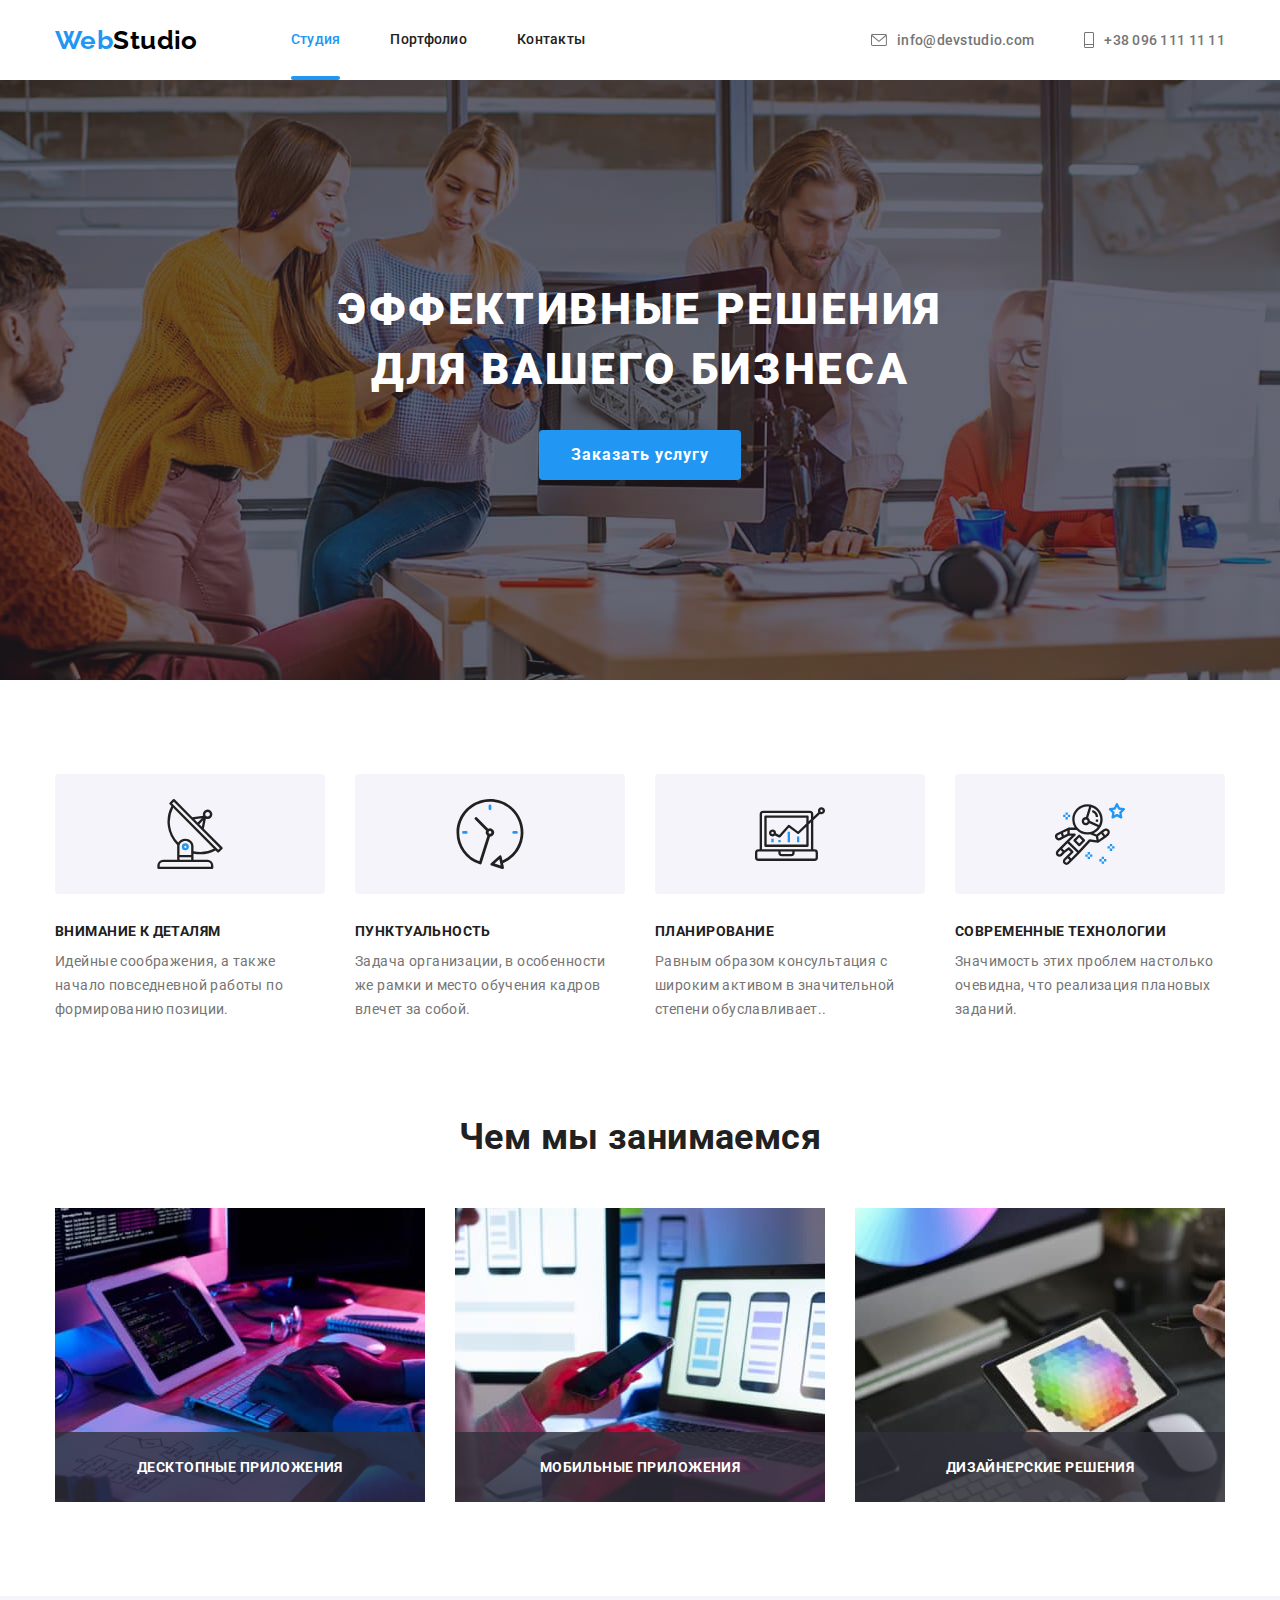
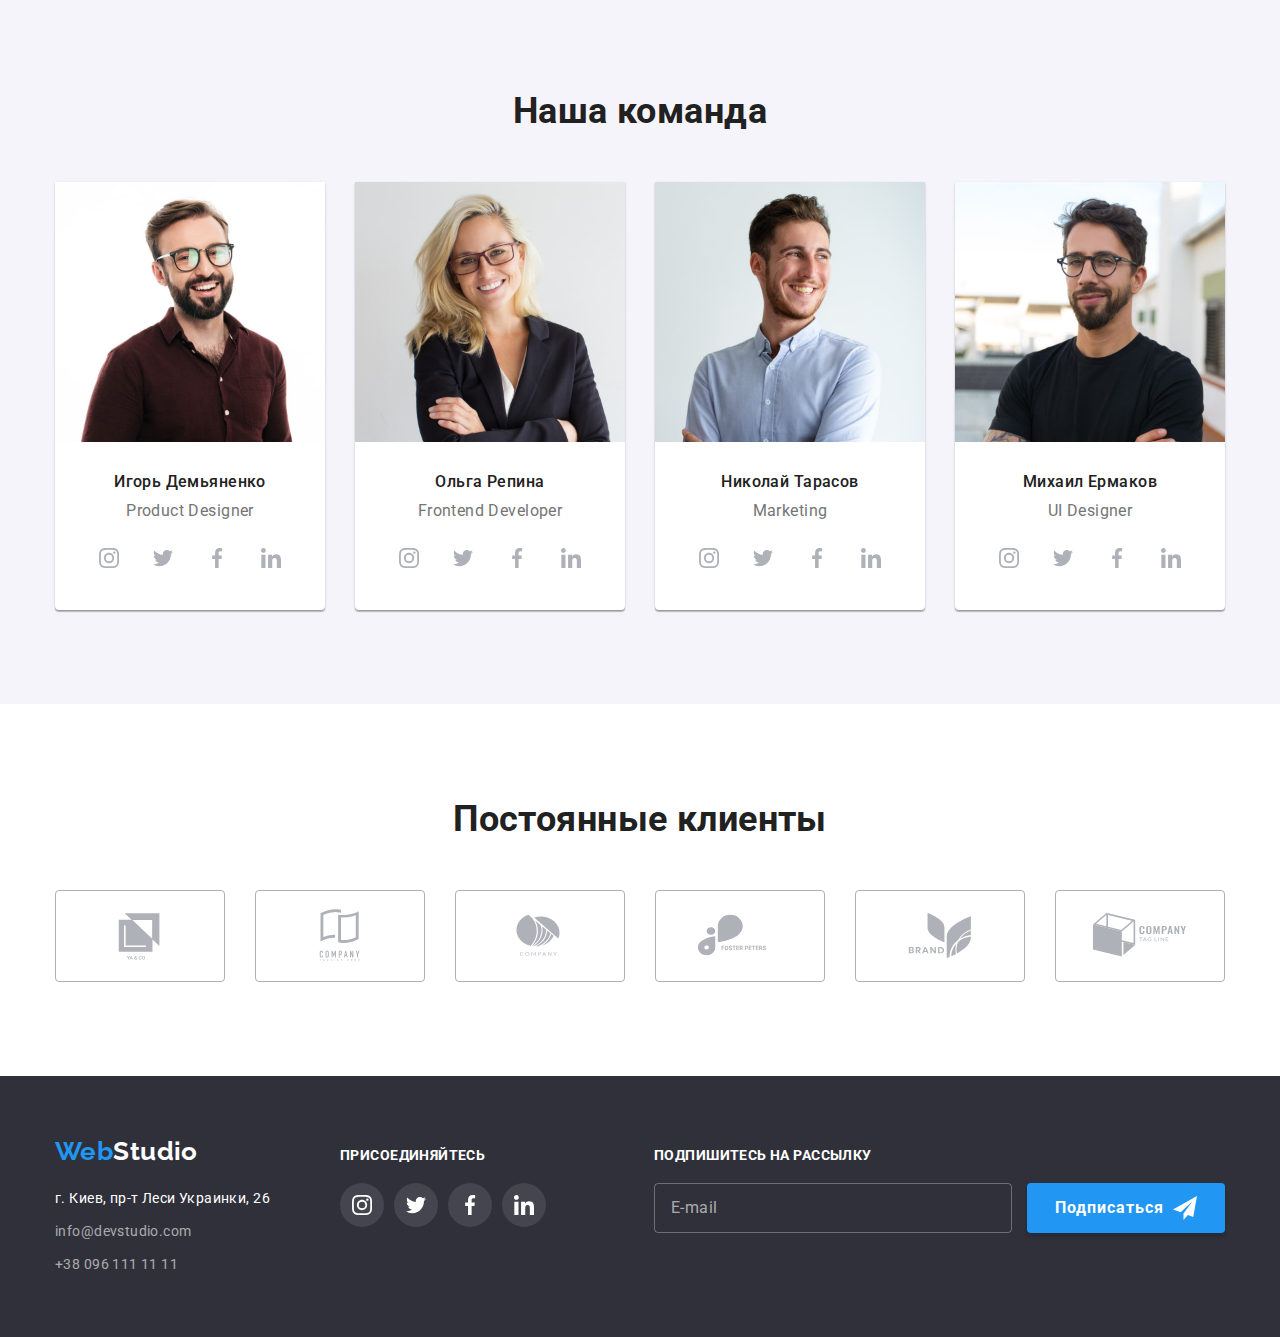
==== commit 40dd2c6a: "Здача ДЗ" ====
--- a/index.html
+++ b/index.html
@@ -137,7 +137,7 @@
 
       <section class="section work">
         <div class="container">
-          <h2 class="work-title section-title">Чем мы занимаемся</h2>
+          <h2 class="work-title section__title">Чем мы занимаемся</h2>
           <ul class="work-list list">
             <li class="work-list__item">
               <img
@@ -174,7 +174,7 @@
 
       <section class="team section">
         <div class="container">
-          <h2 class="team-title section-title">Наша команда</h2>
+          <h2 class="team-title section__title">Наша команда</h2>
           <ul class="team-list list">
             <li class="team-list__item">
               <img
@@ -436,7 +436,7 @@
 
       <section class="clients section">
         <div class="container">
-          <h2 class="clients__title section-title">Постоянные клиенты</h2>
+          <h2 class="clients__title section__title">Постоянные клиенты</h2>
           <ul class="clients__list list">
             <li class="clients__item">
               <a
--- a/css/styles.css
+++ b/css/styles.css
@@ -1,1106 +1,24 @@
-/* Головний псевдоклас для перемінних */
-:root {
-  --primary-text-color: #212121;
-  --secondary-text-color: #757575;
-  --white-text-color: #ffffff;
-  --accent-color: #2196f3;
-  --black-logo-color: #000000;
-  --footer-text-color: rgba(255, 255, 255, 0.6);
-  --white-background-color: #ffffff;
-  --hero-background-color: #2f303a;
-  --team-background-color: #f5f4fa;
-  --hero-button-focus: #1e7cc9;
-  --animation: 250ms cubic-bezier(0.4, 0, 0.2, 1);
-}
-
 /* основний клас */
-html {
-  box-sizing: border-box;
-  margin: 0 auto;
-}
-
-body {
-  font-family: Roboto, sans-serif;
-  font-size: 14px;
-  line-height: 1.71;
-  letter-spacing: 0.03em;
-  background-color: var(--white-background-color);
-  color: var(--primary-text-color);
-}
-
-address {
-  font-style: normal;
-}
-
-/* Прибираю оформлення посилання */
-
-a {
-  text-decoration: none;
-}
-
-/* Прибираю точки в списку */
-
-ul {
-  list-style-type: none;
-}
-
-/* зображення переводи з лінійних в блочні */
-
-img {
-  display: block;
-  max-width: 100%;
-}
-
-/* прибираєм зайве в посилланнях та списку */
-.link {
-  text-decoration: none;
-}
-.list {
-  list-style: none;
-  padding-left: 0;
-  margin: 0;
-}
 
 /* Оформлення логотипу */
-.logo {
-  display: flex;
-  align-items: center;
-  font-family: 'Raleway', sans-serif;
-  font-style: normal;
-  font-weight: 700;
-  font-size: 26px;
-  line-height: 1.19;
-  color: var(--accent-color);
-}
-
-/* Оформлення заголовків */
-.section-title {
-  font-weight: 700;
-  font-size: 36px;
-  line-height: 1.17;
-  text-align: center;
-  color: var(--primary-text-color);
-  margin-bottom: 50px;
-}
-
-/* Ховаємо непотрібні заголовки screen reader only */
-.sr-only {
-  position: absolute;
-  width: 1px;
-  height: 1px;
-  margin: -1px;
-  border: 0;
-  padding: 0;
-  white-space: nowrap;
-  clip-path: inset(100%);
-  clip: rect(0 0 0 0);
-  overflow: hidden;
-}
-
-.container {
-  width: 1200px;
-  padding-left: 15px;
-  padding-right: 15px;
-  margin: 0 auto;
-}
-
-.section {
-  padding-top: 94px;
-  padding-bottom: 94px;
-}
 
 /* Оформллення хедера */
-.logo-black {
-  color: var(--black-logo-color);
-}
-
-.header__nav,
-.header-contact__list {
-  display: flex;
-  align-items: center;
-}
-
-.nav__link {
-  font-weight: 500;
-  line-height: 1.14;
-  letter-spacing: 0.02em;
-  padding-top: 32px;
-  padding-bottom: 32px;
-  color: var(--primary-text-color);
-  position: relative;
-  transition: color var(--animation);
-}
-
-.nav__item {
-  display: block;
-  color: var(--title-text-color);
-  font-weight: 500;
-  line-height: 1.14;
-  letter-spacing: 0.02em;
-  margin-right: 50px;
-}
-
-.nav__item:last-child {
-  margin-right: 0px;
-}
-
-.nav {
-  display: flex;
-}
-
-.header__nav {
-  margin-left: 93px;
-}
-
-.header-contact__list {
-  display: flex;
-  margin-left: auto;
-}
-
-.header-contact__item {
-  margin-right: 50px;
-}
-
-.header-contact__item:last-child {
-  margin-right: 0px;
-}
-
-.header-contact__link {
-  display: flex;
-  align-items: center;
-  padding-top: 32px;
-  padding-bottom: 32px;
-  font-weight: 500;
-  line-height: 16px;
-  letter-spacing: 0.02em;
-  color: var(--secondary-text-color);
-
-  transition: color var(--animation);
-}
-
-.nav__link:hover,
-.nav__link:focus,
-.header-contact__link:hover,
-.header-contact__link:focus {
-  color: var(--accent-color);
-}
-
-.nav__link-active {
-  color: var(--accent-color);
-}
-
-.nav__link .nav__link-active::after {
-  transition: background-color var(--animation);
-}
-
-.nav__link .nav__link-active::after {
-  position: absolute;
-  content: '';
-  display: block;
-  width: 100%;
-  height: 4px;
-  background-color: var(--accent-color);
-  border-radius: 2px;
-  left: 0;
-  bottom: 0;
-}
-
-.nav__link::after {
-  position: absolute;
-  content: '';
-  display: block;
-  width: 100%;
-  height: 4px;
-  background-color: transparent;
-  border-radius: 2px;
-  left: 0;
-  bottom: 0;
-}
-
-.nav__link:focus::after,
-.nav__link:hover::after {
-  position: absolute;
-  content: '';
-  display: block;
-  width: 100%;
-  height: 4px;
-  background-color: var(--accent-color);
-  border-radius: 2px;
-  left: 0;
-  bottom: 0;
-  transition: background-color 0.5s;
-}
-
-.nav__link::after {
-  transition: background-color var(--animation);
-}
-
-.header-section-portfolio {
-  border-bottom: 1px solid rgb(236, 236, 236);
-}
-
-.header__section {
-  display: flex;
-}
-
-.header-contact__icon {
-  fill: #757575;
-  justify-content: center;
-  align-items: center;
-  margin-right: 10px;
-
-  transition: fill var(--animation);
-}
-
-.header-contact__link:hover .header-contact__icon,
-.header-contact__link:focus .header-contact__icon {
-  fill: var(--accent-color);
-}
 
 /* Оформлення футера */
-.footer {
-  background-color: var(--hero-background-color);
-  padding: 60px 0;
-}
-
-.footer .container {
-  display: flex;
-  align-items: baseline;
-}
-
-.footer__contacts {
-  margin-right: 70px;
-}
-
-.footer__logo {
-  display: inline-block;
-  margin-bottom: 20px;
-}
-
-.footer__contact-adress {
-  font-family: 'Roboto', sans-serif;
-  font-style: normal;
-  font-weight: 400;
-  line-height: 1.71;
-  letter-spacing: 0.03em;
-  color: var(--white-text-color);
-  text-decoration: none;
-  display: block;
-  padding: 0;
-  margin: 0;
-  transition: color var(--animation);
-}
-
-.footer__contact-link {
-  font-family: 'Roboto', sans-serif;
-  font-style: normal;
-  font-weight: 400;
-  line-height: 1.71;
-  letter-spacing: 0.03em;
-  color: var(--footer-text-color);
-  text-decoration: none;
-  display: block;
-  padding: 0;
-  margin: 0;
-
-  transition: color var(--animation);
-}
-
-.footer__contact-link:hover,
-.footer__contact-link:focus,
-.footer__contact-adress:hover,
-.footer__contact-adress:focus {
-  color: var(--accent-color);
-}
-
-.studio-social__title {
-  color: var(--white-text-color);
-  text-transform: uppercase;
-  font-family: 'roboto';
-  font-size: 14px;
-  font-weight: 700;
-  letter-spacing: 0.03em;
-  line-height: 1.16;
-  margin-bottom: 20px;
-}
-
-.studio-social__list {
-  display: flex;
-  width: 206px;
-  height: 80px;
-}
-
-.footer__contact-item {
-  margin-bottom: 9px;
-}
-
-.footer__contact-item:last-child {
-  margin-bottom: 0;
-}
-
-.footer__logo-white {
-  color: var(--white-text-color);
-}
-
-.studio-social__list {
-  display: flex;
-}
-
-.studio-social__item {
-  margin-right: 10px;
-}
-
-.studio-social__item:last-child {
-  margin-right: 0px;
-}
-
-.studio-social__link {
-  display: flex;
-  align-items: center;
-  justify-content: center;
-  width: 44px;
-  height: 44px;
-  border-radius: 50%;
-  background-color: rgba(255, 255, 255, 0.1);
-
-  transition: background-color var(--animation);
-}
-
-.studio-social__link:hover,
-.studio-social__link:focus {
-  background-color: var(--accent-color);
-}
-
-.studio-social__icon {
-  fill: var(--white-text-color);
-}
-
-.subscribe {
-  margin-left: auto;
-}
-
-.subscribe__title {
-  font-family: 'Roboto';
-  font-style: normal;
-  font-weight: 700;
-  font-size: 14px;
-  line-height: 16px;
-  letter-spacing: 0.03em;
-  text-transform: uppercase;
-  color: #ffffff;
-  margin-bottom: 20px;
-}
-
-.subscribe__input {
-  width: 358px;
-  height: 50px;
-  padding-left: 16px;
-  margin-right: 12px;
-  color: var(--white-text-color);
-  background-color: transparent;
-  border: 1px solid rgba(255, 255, 255, 0.3);
-  box-sizing: border-box;
-  border-radius: 4px;
-  outline: none;
-  transition: border var(--animation);
-}
-
-.subscribe__input::placeholder {
-  font-weight: 400;
-  font-size: 16px;
-  line-height: 1.25;
-  align-items: center;
-  letter-spacing: 0.03em;
-  color: rgba(255, 255, 255, 0.6);
-}
-
-.subscribe__input:focus,
-.subscribe__input:hover {
-  border: 1px solid var(--accent-color);
-}
-
-.submit-btn {
-  display: inline-flex;
-  justify-content: center;
-  align-items: center;
-  padding: 10px 28px;
-  min-height: 50px;
-  background-color: var(--accent-color);
-  border: none;
-  box-shadow: 0px 4px 4px rgba(0, 0, 0, 0.15);
-  border-radius: 4px;
-  font-weight: 700;
-  font-size: 16px;
-  line-height: 1.87;
-  align-items: center;
-  text-align: center;
-  letter-spacing: 0.06em;
-  color: var(--white-text-color);
-  cursor: pointer;
-  transition: background-color var(--animation);
-}
-
-.submit-btn:after {
-  content: '';
-  margin-left: 9px;
-  width: 24px;
-  height: 24px;
-  background-image: url(../images/icons/icon\ send.svg);
-  background-repeat: no-repeat;
-  background-position: center;
-}
-
-.submit-btn:hover,
-.submit-btn:focus {
-  background-color: var(--hero-button-focus);
-}
 
 /* ГОЛОВНА СТОРІНКА СТУДІЇ */
 
 /* Оформлення Героя */
 
-.hero {
-  background: linear-gradient(rgba(47, 48, 58, 0.4), rgba(47, 48, 58, 0.4)),
-    url(../images/main-page/background-hero.jpg);
-  background-color: rgba(47, 48, 58, 1);
-  max-width: 1600px;
-  height: 600px;
-  background-size: cover;
-  margin-left: auto;
-  margin-right: auto;
-  background-repeat: no-repeat;
-  background-position: center;
-  text-align: center;
-  padding-top: 200px;
-  padding-bottom: 200px;
-}
-
-.hero__title {
-  max-width: 700px;
-  margin: 0 auto;
-  margin-bottom: 30px;
-  font-weight: 900;
-  font-size: 44px;
-  line-height: 1.36;
-  text-align: center;
-  letter-spacing: 0.06em;
-  text-transform: uppercase;
-  color: var(--white-text-color);
-}
-
-.hero__button {
-  display: inline-block;
-  border: none;
-  border-radius: 4px;
-  padding: 10px 32px;
-  font-family: 'Roboto';
-  font-weight: 700;
-  font-size: 16px;
-  line-height: 1.88;
-  align-items: center;
-  text-align: center;
-  letter-spacing: 0.06em;
-  background-color: var(--accent-color);
-  color: var(--white-text-color);
-  cursor: pointer;
-
-  transition: background-color var(--animation);
-}
-
-.hero__button:hover,
-.hero__button:focus {
-  background-color: var(--hero-button-focus);
-}
-
 /* Модальне вікно */
-.backdrop {
-  position: fixed;
-  display: flex;
-  align-items: center;
-  justify-content: center;
-  width: 100vw;
-  height: 100vh;
-  background-color: rgba(0, 0, 0, 0.2);
-  top: 0;
-  transition: opacity 250ms cubic-bezier(0.4, 0, 0.2, 1),
-    visibility 250ms cubic-bezier(0.4, 0, 0.2, 1);
-}
-
-.backdrop.is-hidden {
-  opacity: 0;
-  visibility: hidden;
-  pointer-events: none;
-}
-
-.backdrop.is-hidden .modal {
-  transform: scale(2);
-}
-
-.modal {
-  width: 528px;
-  min-height: 581px;
-  background-color: #ffffff;
-  box-shadow: 0px 1px 3px rgba(0, 0, 0, 0.12), 0px 1px 1px rgba(0, 0, 0, 0.14),
-    0px 2px 1px rgba(0, 0, 0, 0.2);
-  border-radius: 4px;
-  position: relative;
-  transform: scale(1);
-  transition: transform 250ms cubic-bezier(0.4, 0, 0.2, 1);
-  padding: 40px;
-}
-
-.close-btn {
-  position: absolute;
-  top: 8px;
-  right: 8px;
-  display: flex;
-  justify-content: center;
-  align-items: center;
-  width: 30px;
-  height: 30px;
-  border-radius: 50%;
-  border: 1px solid rgba(0, 0, 0, 0.1);
-  background-color: transparent;
-  padding: 0;
-  cursor: pointer;
-  transition: fill var(--animation);
-}
-
-.close-btn:hover,
-.close-btn:focus {
-  fill: var(--accent-color);
-  cursor: pointer;
-}
-
-.modal__title {
-  display: block;
-  font-family: Roboto;
-  font-size: 20px;
-  font-weight: 700;
-  line-height: 23px;
-  letter-spacing: 0.03em;
-  text-align: center;
-  color: var(--primary-text-color);
-  margin-bottom: 12px;
-}
-
-.modal-form__group,
-.modal-form__policy {
-  display: block;
-  margin-bottom: 10px;
-  transition: fill var(--animation);
-}
-
-.modal-form__group {
-  position: relative;
-}
-
-.modal-form__icon {
-  fill: #000000;
-  position: absolute;
-  bottom: 11px;
-  left: 12px;
-  transition: fill var(--animation);
-}
-
-.modal-form__input {
-  width: 100%;
-  height: 40px;
-  border: 1px solid rgba(33, 33, 33, 0.2);
-  border-radius: 4px;
-  padding: 11px 42px;
-  outline: transparent;
-  transition: border var(--animation);
-}
-
-.modal-form__input:focus,
-.modal-form__input:hover {
-  border: 1px solid var(--accent-color);
-}
-
-.modal-form__input:focus + .modal-form__icon,
-.modal-form__input:hover + .modal-form__icon {
-  fill: var(--accent-color);
-}
-
-.modal-form__description {
-  display: block;
-  font-family: Roboto;
-  font-size: 12px;
-  font-weight: 400;
-  line-height: 14px;
-  letter-spacing: 0.01em;
-  text-align: left;
-  color: var(--secondary-text-color);
-}
-
-.modal-form__input-comment {
-  height: 120px;
-  width: 100%;
-  resize: none;
-  padding: 12px 16px;
-  outline: transparent;
-  transition: border var(--animation);
-  border-radius: 4px;
-  border: 1px solid rgba(33, 33, 33, 0.2);
-}
-
-.modal-form__input::placeholder {
-  font-weight: 400;
-  font-size: 14px;
-  line-height: 16px;
-  letter-spacing: 0.01em;
-  color: rgba(117, 117, 117, 0.5);
-}
-
-.modal-form__input-comment:focus,
-.modal-form__input-comment:hover {
-  border: 1px solid var(--accent-color);
-}
-
-.modal-form__checkbox {
-  transition: border var(--animation);
-}
-
-.modal-form__checkbox-policy {
-  font-weight: 400;
-  font-size: 14px;
-  line-height: 1.714;
-  color: var(--secondary-text-color);
-}
-
-.modal-form__checkbox-policy::before {
-  display: inline-block;
-  vertical-align: middle;
-  content: '';
-  width: 16px;
-  height: 15px;
-  border-radius: 2px;
-  cursor: pointer;
-  border: 2px solid var(--primary-text-color);
-  margin-right: 7px;
-  transition: background-image var(--animation);
-}
-
-.modal-form__checkbox-policy:hover::before,
-.modal-form__checkbox-policy:focus::before {
-  border: 2px solid var(--accent-color);
-}
-
-.modal-form__checkbox:checked + .modal-form-checkbox-policy::before {
-  background-image: url(../images/icons/icon-check.svg);
-  background-position: center;
-  outline: transparent;
-  border: none;
-}
-
-.modal-form__checkbox:focus + .modal-form-checkbox-policy::before {
-  border: 2px solid var(--accent-color);
-}
-
-.modal-form__policy-link {
-  color: var(--accent-color);
-  text-decoration: underline;
-}
-
-.modal-form__submit-button {
-  display: flex;
-  justify-content: center;
-  align-items: center;
-  margin: 30px auto 0px auto;
-  width: 200px;
-  height: 50px;
-
-  font-weight: 700;
-  font-size: 16px;
-  line-height: 1.87;
-  letter-spacing: 0.06em;
-  color: var(--white-text-color);
-
-  background-color: var(--accent-color);
-  border: transparent;
-  box-shadow: 0px 4px 4px rgba(0, 0, 0, 0.15);
-  border-radius: 4px;
-
-  cursor: pointer;
-  transition: background-color var(--animation);
-}
-
-.modal-form__submit-button:hover,
-.modal-form__submit-button:focus {
-  background-color: var(--hero-button-focus);
-}
 
 /* Блок інформації про принципи та політику Студії */
-.features {
-  padding-bottom: 0;
-}
-
-.features-list__title {
-  font-size: 14px;
-  font-weight: 700;
-  line-height: 1.14;
-  letter-spacing: 0.03em;
-  text-transform: uppercase;
-  margin-bottom: 10px;
-}
-
-.features-list {
-  display: flex;
-}
-
-.features-list__item {
-  max-width: 270px;
-  margin-right: 30px;
-}
-
-.features-list__item:last-child {
-  margin-right: 0;
-}
-
-.features-list__text {
-  line-height: 1.71;
-  color: var(--secondary-text-color);
-}
-
-.features-list__icon-fon {
-  padding: 25px 100px;
-  margin-bottom: 30px;
-  background-color: #f5f4fa;
-  border-radius: 4px;
-}
-
-.features-list__icon {
-  display: block;
-}
 
 /* ОФОРМЛЕННЯ СЕКЦІЇ ПОСЛУГ */
-.work-list {
-  display: flex;
-}
-
-.work-list__item {
-  margin-right: 30px;
-  position: relative;
-}
-
-.work-list__item:last-child {
-  margin-right: 0;
-}
-
-/* .work-item::before {
-  position: absolute;
-  left: 0;
-  bottom: 0;
-  content: '';
-  display: flex;
-  width: 100%;
-  height: 70px;
-  background-color: rgba(47, 48, 58, 0.8);
-} */
-
-.work-list__description {
-  display: flex;
-  position: absolute;
-  left: 0;
-  bottom: 0;
-  justify-content: center;
-  align-items: center;
-  margin: 0 auto;
-  height: 70px;
-  width: 100%;
-  font-weight: 700;
-  line-height: 16px;
-  text-transform: uppercase;
-  color: #ffffff;
-  background-color: rgba(47, 48, 58, 0.8);
-}
 
 /* Оформлення команди */
-.team {
-  background-color: var(--team-background-color);
-}
-
-.team-list {
-  display: flex;
-}
-
-.team-list__item {
-  margin-right: 30px;
-  background-color: var(--white-background-color);
-  box-shadow: 0px 1px 3px rgba(0, 0, 0, 0.12), 0px 1px 1px rgba(0, 0, 0, 0.14),
-    0px 2px 1px rgba(0, 0, 0, 0.2);
-  border-radius: 0px 0px 4px 4px;
-}
-
-.team-list__item:last-child {
-  margin-right: 0;
-}
-
-.team-list__units {
-  padding: 30px 0px;
-}
-
-.team-list__unit {
-  font-weight: 500;
-  font-size: 16px;
-  line-height: 1.19;
-  text-align: center;
-  margin-bottom: 10px;
-}
-
-.team-list__profession {
-  font-size: 16px;
-  line-height: 1.19;
-  text-align: center;
-  color: var(--secondary-text-color);
-  margin-bottom: 16px;
-}
-
-.team-list__social-list {
-  display: flex;
-  justify-content: space-between;
-  align-items: center;
-  padding: 0px 32px;
-  margin-top: 16px;
-  list-style: none;
-}
-
-.team-list__social-item {
-  width: 44px;
-  height: 44px;
-}
-
-.team-list__social-link {
-  display: block;
-  width: 44px;
-  height: 44px;
-  border-radius: 50%;
-  color: #afb1b8;
-  background-color: #ffffff;
-  transition: background-color 250ms cubic-bezier(0.4, 0, 0.2, 1),
-    color 250ms cubic-bezier(0.4, 0, 0.2, 1);
-}
-
-.team-list__social-link:hover,
-.team-list__social-link:focus {
-  color: #ffffff;
-  background-color: var(--accent-color);
-}
-
-.team-list__social-icon {
-  margin: 12px 0px 0px 12px;
-  fill: currentColor;
-}
-
-.team-list__social-item:last-child {
-  margin-right: 0px;
-}
-
-.team-list__social-link:last-child {
-  margin-right: 0px;
-}
 
 /* Блок клиентов */
-.clients__list {
-  display: flex;
-}
 
-.clients__link {
-  display: flex;
-  align-items: center;
-  justify-content: center;
-  border: 1px solid rgba(175, 177, 184, 1);
-  border-radius: 4px;
-  width: 170px;
-  height: 92px;
-
-  transition: border-color var(--animation);
-}
-
-.clients__item {
-  margin-right: 30px;
-}
-
-.clients__item:last-child {
-  margin-right: 0px;
-}
-
-.clients__icon {
-  fill: #afb1b8;
-  transition: fill var(--animation);
-}
-
-.clients__link:hover,
-.clients__icon:focus {
-  border-color: var(--accent-color);
-}
-
-.clients__link:hover .clients__icon,
-.clients__link:focus .clients__icon {
-  fill: var(--accent-color);
-}
 
 /* ОСОБЛИВОСТІ СТОРІНКИ ПОРТФОЛІО */
-.potfolio-filtr {
-  display: flex;
-  justify-content: center;
-  margin-bottom: 50px;
-}
-
-.portfolio-filtr__button-item {
-  display: inline-block;
-  border: none;
-  border-radius: 4px;
-  padding: 6px 22px;
-  font-family: 'Roboto';
-  font-weight: 500;
-  font-size: 16px;
-  line-height: 1.62;
-  text-align: center;
-  letter-spacing: 0.03em;
-  background-color: var(--team-background-color);
-  color: var(--primary-text-color);
-  cursor: pointer;
-
-  transition: background-color var(--animation), color var(--animation), box-shadow var(--animation);
-}
-
-.portfolio-filtr__button {
-  margin-right: 8px;
-}
-
-.portfolio-filtr__button:last-child {
-  margin-right: 0;
-}
-
-.portfolio-filtr__button-item:hover,
-.portfolio-filtr__button-item:focus {
-  background-color: var(--accent-color);
-  color: var(--white-text-color);
-  box-shadow: 0px 2px 2px 0px rgba(0, 0, 0, 0.12), 0px 1px 2px 0px rgba(0, 0, 0, 0.08),
-    0px 3px 1px 0px rgba(0, 0, 0, 0.1);
-}
-
-.portfolio-list {
-  display: flex;
-  flex-wrap: wrap;
-}
-
-.portfolio-list__card-content {
-  padding: 20px 24px;
-  border: 1px solid #eeeeee;
-  border-top: none;
-}
-
-.portfolio-list__item {
-  width: calc((100%-60px) / 3);
-  margin-right: 30px;
-  margin-bottom: 30px;
-  background: #fff;
-  width: 370px;
-  height: 404px;
-  transition: box-shadow var(--animation);
-}
-
-.portfolio-list__item:nth-child(3n) {
-  margin-right: 0;
-}
-.portfolio-list__item:nth-last-child(-n + 3) {
-  margin-bottom: 0;
-}
-
-.portfolio-list__item:hover .portfolio-overlay {
-  transform: translateY(0);
-}
-
-.portfolio-list__description {
-  position: relative;
-  overflow: hidden;
-}
-
-.portfolio-list__overlay {
-  position: absolute;
-
-  display: inline-block;
-  content: '';
-  width: 100%;
-  height: 100%;
-  top: 0;
-  left: 0;
-  background-color: rgba(33, 150, 243, 0.9);
-  transform: translateY(100%);
-  transition: transform 250ms cubic-bezier(0.4, 0, 0.2, 1);
-}
-
-.portfolio-list__item-description {
-  position: absolute;
-  display: flex;
-  top: 0;
-  left: 0;
-  min-width: 100%;
-  height: 100%;
-
-  padding: 63px 24px;
-
-  font-size: 18px;
-  line-height: 1.56;
-
-  color: var(--white-text-color);
-  background-color: rgba(33, 150, 243, 0.9);
-  transform: translateY(100%);
-  transition: transform 250ms cubic-bezier(0.4, 0, 0.2, 1);
-}
-
-.portfolio-list__title {
-  font-weight: 700;
-  font-size: 18px;
-  line-height: 2;
-  letter-spacing: 0.06em;
-  color: var(--primary-text-color);
-  margin-bottom: 4px;
-}
-
-.portfolio-list__text {
-  font-size: 16px;
-  line-height: 1.88;
-  letter-spacing: 0.03em;
-  color: var(--secondary-text-color);
-}
-
-.portfolio-list__link {
-  display: block;
-  cursor: pointer;
-  transition: box-shadow var(--animation);
-}
-
-.portfolio-list__link:hover,
-.portfolio-list__link:focus {
-  cursor: pointer;
-  box-shadow: 0px 1px 1px rgba(0, 0, 0, 0.12), 0px 4px 4px rgba(0, 0, 0, 0.06),
-    1px 4px 6px rgba(0, 0, 0, 0.16);
-}
-
-.portfolio-list__link:focus .portfolio-list__item-description,
-.portfolio-list__link:hover .portfolio-list__item-description {
-  transform: translateY(0%);
-  transition: transform 250ms cubic-bezier(0.4, 0, 0.2, 1);
-}
-
-/* Прибираємо всі відступи (обнуляємо показники) */
-h1,
-h1,
-h2,
-h3,
-h4,
-h5,
-h6,
-p {
-  margin: 0;
-}
-
-ul,
-li {
-  margin: 0;
-  padding: 0;
-}
--- a/css/main.min.css
+++ b/css/main.min.css
@@ -1 +1,2 @@
-/* No CSS *//*# sourceMappingURL=main.min.css.map */+:root{--primary-text-color: #212121;--secondary-text-color: #757575;--white-text-color: #ffffff;--accent-color: #2196f3;--black-logo-color: #000000;--footer-text-color: rgba(255, 255, 255, 0.6);--white-background-color: #ffffff;--hero-background-color: #2f303a;--team-background-color: #f5f4fa;--hero-button-focus: #1e7cc9;--animation: 250ms cubic-bezier(0.4, 0, 0.2, 1)}.sr-only{position:absolute;width:1px;height:1px;margin:-1px;border:0;padding:0;white-space:nowrap;-webkit-clip-path:inset(100%);clip-path:inset(100%);clip:rect(0 0 0 0);overflow:hidden}html{-webkit-box-sizing:border-box;box-sizing:border-box;margin:0 auto}body{font-family:Roboto, sans-serif;font-size:14px;line-height:1.71;letter-spacing:0.03em;background-color:var(--white-background-color);color:var(--primary-text-color)}img{display:block;max-width:100%}a:focus{outline:none}address{font-style:normal}a{text-decoration:none}ul{list-style-type:none}.link{text-decoration:none}.list{list-style:none;padding-left:0;margin:0}h1,h1,h2,h3,h4,h5,h6,p{margin:0}ul,li{margin:0;padding:0}.container{width:1200px;padding-left:15px;padding-right:15px;margin:0 auto}.logo{display:-webkit-box;display:-ms-flexbox;display:flex;-webkit-box-align:center;-ms-flex-align:center;align-items:center;font-family:'Raleway', sans-serif;font-style:normal;font-weight:700;font-size:26px;line-height:1.19;color:var(--accent-color)}.logo-black{color:var(--black-logo-color)}.footer__logo{display:inline-block;margin-bottom:20px}.footer__logo-white{color:var(--white-text-color)}.hero__button{display:inline-block;border:none;border-radius:4px;padding:10px 32px;font-family:'Roboto';font-weight:700;font-size:16px;line-height:1.88;-webkit-box-align:center;-ms-flex-align:center;align-items:center;text-align:center;letter-spacing:0.06em;background-color:var(--accent-color);color:var(--white-text-color);cursor:pointer;-webkit-transition:background-color var(--animation);transition:background-color var(--animation)}.hero__button:hover,.hero__button:focus{background-color:var(--hero-button-focus)}.submit-btn{display:-webkit-inline-box;display:-ms-inline-flexbox;display:inline-flex;-webkit-box-pack:center;-ms-flex-pack:center;justify-content:center;-webkit-box-align:center;-ms-flex-align:center;align-items:center;padding:10px 28px;min-height:50px;background-color:var(--accent-color);border:none;-webkit-box-shadow:0px 4px 4px rgba(0,0,0,0.15);box-shadow:0px 4px 4px rgba(0,0,0,0.15);border-radius:4px;font-weight:700;font-size:16px;line-height:1.87;align-items:center;text-align:center;letter-spacing:0.06em;color:var(--white-text-color);cursor:pointer;-webkit-transition:background-color var(--animation);transition:background-color var(--animation)}.submit-btn:after{content:'';margin-left:9px;width:24px;height:24px;background-image:url(/images/icons/send.svg);background-repeat:no-repeat;background-position:center}.submit-btn:hover,.submit-btn:focus{background-color:var(--hero-button-focus)}.close-btn{position:absolute;top:8px;right:8px;display:-webkit-box;display:-ms-flexbox;display:flex;-webkit-box-pack:center;-ms-flex-pack:center;justify-content:center;-webkit-box-align:center;-ms-flex-align:center;align-items:center;width:30px;height:30px;border-radius:50%;border:1px solid rgba(0,0,0,0.1);background-color:transparent;padding:0;cursor:pointer;-webkit-transition:fill var(--animation);transition:fill var(--animation)}.close-btn:hover,.close-btn:focus{fill:var(--accent-color);cursor:pointer}.modal-form__submit-button{display:-webkit-box;display:-ms-flexbox;display:flex;-webkit-box-pack:center;-ms-flex-pack:center;justify-content:center;-webkit-box-align:center;-ms-flex-align:center;align-items:center;margin:30px auto 0px auto;width:200px;height:50px;font-weight:700;font-size:16px;line-height:1.87;letter-spacing:0.06em;color:var(--white-text-color);background-color:var(--accent-color);border:transparent;-webkit-box-shadow:0px 4px 4px rgba(0,0,0,0.15);box-shadow:0px 4px 4px rgba(0,0,0,0.15);border-radius:4px;cursor:pointer;-webkit-transition:background-color var(--animation);transition:background-color var(--animation)}.modal-form__submit-button:hover,.modal-form__submit-button:focus{background-color:var(--hero-button-focus)}.studio-social__list{display:-webkit-box;display:-ms-flexbox;display:flex}.studio-social__item{margin-right:10px}.studio-social__item:last-child{margin-right:0px}.studio-social__link{display:-webkit-box;display:-ms-flexbox;display:flex;-webkit-box-align:center;-ms-flex-align:center;align-items:center;-webkit-box-pack:center;-ms-flex-pack:center;justify-content:center;width:44px;height:44px;border-radius:50%;background-color:rgba(255,255,255,0.1);-webkit-transition:background-color var(--animation);transition:background-color var(--animation)}.studio-social__link:hover,.studio-social__link:focus{background-color:var(--accent-color)}.studio-social__icon{fill:var(--white-text-color)}.studio-social__title{color:var(--white-text-color);text-transform:uppercase;font-family:'roboto';font-size:14px;font-weight:700;letter-spacing:0.03em;line-height:1.16;margin-bottom:20px}.studio-social__list{display:-webkit-box;display:-ms-flexbox;display:flex;width:206px;height:80px}.team-list__social-list{display:-webkit-box;display:-ms-flexbox;display:flex;-webkit-box-pack:justify;-ms-flex-pack:justify;justify-content:space-between;-webkit-box-align:center;-ms-flex-align:center;align-items:center;padding:0px 32px;margin-top:16px;list-style:none}.team-list__social-item{width:44px;height:44px}.team-list__social-link{display:block;width:44px;height:44px;border-radius:50%;color:#afb1b8;background-color:#ffffff;-webkit-transition:background-color 250ms cubic-bezier(0.4, 0, 0.2, 1),color 250ms cubic-bezier(0.4, 0, 0.2, 1);transition:background-color 250ms cubic-bezier(0.4, 0, 0.2, 1),color 250ms cubic-bezier(0.4, 0, 0.2, 1)}.team-list__social-link:hover,.team-list__social-link:focus{color:#ffffff;background-color:var(--accent-color)}.team-list__social-icon{margin:12px 0px 0px 12px;fill:currentColor}.team-list__social-item:last-child{margin-right:0px}.team-list__social-link:last-child{margin-right:0px}.subscribe{margin-left:auto}.subscribe__title{font-family:'Roboto';font-style:normal;font-weight:700;font-size:14px;line-height:16px;letter-spacing:0.03em;text-transform:uppercase;color:#ffffff;margin-bottom:20px}.subscribe__input{width:358px;height:50px;padding-left:16px;margin-right:12px;color:var(--white-text-color);background-color:transparent;border:1px solid rgba(255,255,255,0.3);-webkit-box-sizing:border-box;box-sizing:border-box;border-radius:4px;outline:none;-webkit-transition:border var(--animation);transition:border var(--animation)}.subscribe__input::-webkit-input-placeholder{font-weight:400;font-size:16px;line-height:1.25;-webkit-box-align:center;align-items:center;letter-spacing:0.03em;color:rgba(255,255,255,0.6)}.subscribe__input:-ms-input-placeholder{font-weight:400;font-size:16px;line-height:1.25;-ms-flex-align:center;align-items:center;letter-spacing:0.03em;color:rgba(255,255,255,0.6)}.subscribe__input::-ms-input-placeholder{font-weight:400;font-size:16px;line-height:1.25;-ms-flex-align:center;align-items:center;letter-spacing:0.03em;color:rgba(255,255,255,0.6)}.subscribe__input::placeholder{font-weight:400;font-size:16px;line-height:1.25;-webkit-box-align:center;-ms-flex-align:center;align-items:center;letter-spacing:0.03em;color:rgba(255,255,255,0.6)}.subscribe__input:focus,.subscribe__input:hover{border:1px solid var(--accent-color)}.modal-form__group,.modal-form__policy{display:block;margin-bottom:10px;-webkit-transition:fill var(--animation);transition:fill var(--animation)}.modal-form__group{position:relative}.modal-form__icon{fill:#000000;position:absolute;bottom:11px;left:12px;-webkit-transition:fill var(--animation);transition:fill var(--animation)}.modal-form__input{width:100%;height:40px;border:1px solid rgba(33,33,33,0.2);border-radius:4px;padding:11px 42px;outline:transparent;-webkit-transition:border var(--animation);transition:border var(--animation)}.modal-form__input:focus,.modal-form__input:hover{border:1px solid var(--accent-color)}.modal-form__input:focus+.modal-form__icon,.modal-form__input:hover+.modal-form__icon{fill:var(--accent-color)}.modal-form__description{display:block;font-family:Roboto;font-size:12px;font-weight:400;line-height:14px;letter-spacing:0.01em;text-align:left;color:var(--secondary-text-color)}.modal-form__input-comment{height:120px;width:100%;resize:none;padding:12px 16px;outline:transparent;-webkit-transition:border var(--animation);transition:border var(--animation);border-radius:4px;border:1px solid rgba(33,33,33,0.2)}.modal-form__input::-webkit-input-placeholder{font-weight:400;font-size:14px;line-height:16px;letter-spacing:0.01em;color:rgba(117,117,117,0.5)}.modal-form__input:-ms-input-placeholder{font-weight:400;font-size:14px;line-height:16px;letter-spacing:0.01em;color:rgba(117,117,117,0.5)}.modal-form__input::-ms-input-placeholder{font-weight:400;font-size:14px;line-height:16px;letter-spacing:0.01em;color:rgba(117,117,117,0.5)}.modal-form__input::placeholder{font-weight:400;font-size:14px;line-height:16px;letter-spacing:0.01em;color:rgba(117,117,117,0.5)}.modal-form__input-comment:focus,.modal-form__input-comment:hover{border:1px solid var(--accent-color)}.modal-form__checkbox{-webkit-transition:border var(--animation);transition:border var(--animation)}.modal-form__checkbox-policy{font-weight:400;font-size:14px;line-height:1.714;color:var(--secondary-text-color)}.modal-form__checkbox-policy::before{display:inline-block;vertical-align:middle;content:'';width:16px;height:15px;border-radius:2px;cursor:pointer;border:2px solid var(--primary-text-color);margin-right:7px;-webkit-transition:background-image var(--animation);transition:background-image var(--animation)}.modal-form__checkbox-policy:hover::before,.modal-form__checkbox-policy:focus::before{border:2px solid var(--accent-color)}.modal-form__checkbox:checked+.modal-form-checkbox-policy::before{background-image:url(../images/icons/icon-check.svg);background-position:center;outline:transparent;border:none}.modal-form__checkbox:focus+.modal-form-checkbox-policy::before{border:2px solid var(--accent-color)}.modal-form__policy-link{color:var(--accent-color);text-decoration:underline}.backdrop{position:fixed;display:-webkit-box;display:-ms-flexbox;display:flex;-webkit-box-align:center;-ms-flex-align:center;align-items:center;-webkit-box-pack:center;-ms-flex-pack:center;justify-content:center;width:100vw;height:100vh;background-color:rgba(0,0,0,0.2);top:0;-webkit-transition:opacity 250ms cubic-bezier(0.4, 0, 0.2, 1),visibility 250ms cubic-bezier(0.4, 0, 0.2, 1);transition:opacity 250ms cubic-bezier(0.4, 0, 0.2, 1),visibility 250ms cubic-bezier(0.4, 0, 0.2, 1)}.backdrop.is-hidden{opacity:0;visibility:hidden;pointer-events:none}.backdrop.is-hidden .modal{-webkit-transform:scale(2);transform:scale(2)}.modal{width:528px;min-height:581px;background-color:#ffffff;-webkit-box-shadow:0px 1px 3px rgba(0,0,0,0.12),0px 1px 1px rgba(0,0,0,0.14),0px 2px 1px rgba(0,0,0,0.2);box-shadow:0px 1px 3px rgba(0,0,0,0.12),0px 1px 1px rgba(0,0,0,0.14),0px 2px 1px rgba(0,0,0,0.2);border-radius:4px;position:relative;-webkit-transform:scale(1);transform:scale(1);-webkit-transition:-webkit-transform 250ms cubic-bezier(0.4, 0, 0.2, 1);transition:-webkit-transform 250ms cubic-bezier(0.4, 0, 0.2, 1);transition:transform 250ms cubic-bezier(0.4, 0, 0.2, 1);transition:transform 250ms cubic-bezier(0.4, 0, 0.2, 1), -webkit-transform 250ms cubic-bezier(0.4, 0, 0.2, 1);padding:40px}.modal__title{display:block;font-family:Roboto;font-size:20px;font-weight:700;line-height:23px;letter-spacing:0.03em;text-align:center;color:var(--primary-text-color);margin-bottom:12px}.section{padding-top:94px;padding-bottom:94px}.section__title{font-weight:700;font-size:36px;line-height:1.17;text-align:center;color:var(--primary-text-color);margin-bottom:50px}.header__nav,.header-contact__list{display:-webkit-box;display:-ms-flexbox;display:flex;-webkit-box-align:center;-ms-flex-align:center;align-items:center}.header__nav{margin-left:93px}.nav{display:-webkit-box;display:-ms-flexbox;display:flex}.nav__link{font-weight:500;line-height:1.14;letter-spacing:0.02em;padding-top:32px;padding-bottom:32px;color:var(--primary-text-color);position:relative;-webkit-transition:color var(--animation);transition:color var(--animation)}.nav__link:hover,.nav__link:focus{color:var(--accent-color)}.nav__link::after{position:absolute;content:'';display:block;width:100%;height:4px;background-color:transparent;border-radius:2px;left:0;bottom:0;-webkit-transition:background-color var(--animation);transition:background-color var(--animation)}.nav__link:focus::after,.nav__link:hover::after{position:absolute;content:'';display:block;width:100%;height:4px;background-color:var(--accent-color);border-radius:2px;left:0;bottom:0;-webkit-transition:background-color 0.5s;transition:background-color 0.5s}.nav__item{display:block;color:var(--title-text-color);font-weight:500;line-height:1.14;letter-spacing:0.02em;margin-right:50px}.nav__item:last-child{margin-right:0px}.nav__link-active{color:var(--accent-color)}.nav__link-active::after{position:absolute;display:block;content:'';width:100%;height:4px;border-radius:2px;bottom:-1px;background-color:var(--accent-color);-webkit-transition:background-color var(--animation);transition:background-color var(--animation)}.header-contact__link:hover,.header-contact__link:focus{color:var(--accent-color)}.header-contact__list{display:-webkit-box;display:-ms-flexbox;display:flex;margin-left:auto}.header-contact__item{margin-right:50px}.header-contact__item:last-child{margin-right:0px}.header-contact__link{display:-webkit-box;display:-ms-flexbox;display:flex;-webkit-box-align:center;-ms-flex-align:center;align-items:center;padding-top:32px;padding-bottom:32px;font-weight:500;line-height:16px;letter-spacing:0.02em;color:var(--secondary-text-color);-webkit-transition:color var(--animation);transition:color var(--animation)}.header-contact__icon{fill:#757575;-webkit-box-pack:center;-ms-flex-pack:center;justify-content:center;-webkit-box-align:center;-ms-flex-align:center;align-items:center;margin-right:10px;-webkit-transition:fill var(--animation);transition:fill var(--animation)}.header__section{display:-webkit-box;display:-ms-flexbox;display:flex}.header-contact__link:hover .header-contact__icon,.header-contact__link:focus .header-contact__icon{fill:var(--accent-color)}.hero{background:-webkit-gradient(linear, left top, left bottom, from(rgba(47,48,58,0.4)), to(rgba(47,48,58,0.4))),url(../images/main-page/background-hero.jpg);background:linear-gradient(rgba(47,48,58,0.4), rgba(47,48,58,0.4)),url(../images/main-page/background-hero.jpg);background-color:#2f303a;max-width:1600px;height:600px;background-size:cover;margin-left:auto;margin-right:auto;background-repeat:no-repeat;background-position:center;text-align:center;padding-top:200px;padding-bottom:200px}.hero__title{max-width:700px;margin:0 auto;margin-bottom:30px;font-weight:900;font-size:44px;line-height:1.36;text-align:center;letter-spacing:0.06em;text-transform:uppercase;color:var(--white-text-color)}.features{padding-bottom:0}.features-list{display:-webkit-box;display:-ms-flexbox;display:flex}.features-list__title{font-size:14px;font-weight:700;line-height:1.14;letter-spacing:0.03em;text-transform:uppercase;margin-bottom:10px}.features-list__item{max-width:270px;margin-right:30px}.features-list__item:last-child{margin-right:0}.features-list__text{line-height:1.71;color:var(--secondary-text-color)}.features-list__icon{display:block}.features-list__icon-fon{padding:25px 100px;margin-bottom:30px;background-color:#f5f4fa;border-radius:4px}.work-list{display:-webkit-box;display:-ms-flexbox;display:flex}.work-list__item{margin-right:30px;position:relative}.work-list__item:last-child{margin-right:0}.work-list__description{display:-webkit-box;display:-ms-flexbox;display:flex;position:absolute;left:0;bottom:0;-webkit-box-pack:center;-ms-flex-pack:center;justify-content:center;-webkit-box-align:center;-ms-flex-align:center;align-items:center;margin:0 auto;height:70px;width:100%;font-weight:700;line-height:16px;text-transform:uppercase;color:#ffffff;background-color:rgba(47,48,58,0.8)}.team{background-color:var(--team-background-color)}.team-list{display:-webkit-box;display:-ms-flexbox;display:flex}.team-list__item{margin-right:30px;background-color:var(--white-background-color);-webkit-box-shadow:0px 1px 3px rgba(0,0,0,0.12),0px 1px 1px rgba(0,0,0,0.14),0px 2px 1px rgba(0,0,0,0.2);box-shadow:0px 1px 3px rgba(0,0,0,0.12),0px 1px 1px rgba(0,0,0,0.14),0px 2px 1px rgba(0,0,0,0.2);border-radius:0px 0px 4px 4px}.team-list__item:last-child{margin-right:0}.team-list__units{padding:30px 0px}.team-list__unit{font-weight:500;font-size:16px;line-height:1.19;text-align:center;margin-bottom:10px}.team-list__profession{font-size:16px;line-height:1.19;text-align:center;color:var(--secondary-text-color);margin-bottom:16px}.clients__list{display:-webkit-box;display:-ms-flexbox;display:flex}.clients__link{display:-webkit-box;display:-ms-flexbox;display:flex;-webkit-box-align:center;-ms-flex-align:center;align-items:center;-webkit-box-pack:center;-ms-flex-pack:center;justify-content:center;border:1px solid #afb1b8;border-radius:4px;width:170px;height:92px;-webkit-transition:border var(--animation);transition:border var(--animation)}.clients__link:hover,.clients__link:focus{border:1px solid var(--accent-color)}.clients__item{margin-right:30px}.clients__item:last-child{margin-right:0px}.clients__icon{fill:#afb1b8;-webkit-transition:fill var(--animation);transition:fill var(--animation)}.clients__link:hover .clients__icon,.clients__link:focus .clients__icon{fill:var(--accent-color)}.portfolio-list{display:-webkit-box;display:-ms-flexbox;display:flex;-ms-flex-wrap:wrap;flex-wrap:wrap}.portfolio-list__card-content{padding:20px 24px;border:1px solid #eeeeee;border-top:none}.portfolio-list__item{width:calc((100%-60px) / 3);margin-right:30px;margin-bottom:30px;background:#fff;width:370px;height:404px;-webkit-transition:-webkit-box-shadow var(--animation);transition:-webkit-box-shadow var(--animation);transition:box-shadow var(--animation);transition:box-shadow var(--animation), -webkit-box-shadow var(--animation)}.portfolio-list__item:nth-child(3n){margin-right:0}.portfolio-list__item:nth-last-child(-n+3){margin-bottom:0}.portfolio-list__description{position:relative;overflow:hidden}.portfolio-list__overlay{position:absolute;display:inline-block;content:'';width:100%;height:100%;top:0;left:0;background-color:rgba(33,150,243,0.9);-webkit-transform:translateY(100%);transform:translateY(100%);-webkit-transition:-webkit-transform 250ms cubic-bezier(0.4, 0, 0.2, 1);transition:-webkit-transform 250ms cubic-bezier(0.4, 0, 0.2, 1);transition:transform 250ms cubic-bezier(0.4, 0, 0.2, 1);transition:transform 250ms cubic-bezier(0.4, 0, 0.2, 1), -webkit-transform 250ms cubic-bezier(0.4, 0, 0.2, 1)}.portfolio-list__item-description{position:absolute;display:-webkit-box;display:-ms-flexbox;display:flex;top:0;left:0;min-width:100%;height:100%;padding:63px 24px;font-size:18px;line-height:1.56;color:var(--white-text-color);background-color:rgba(33,150,243,0.9);-webkit-transform:translateY(100%);transform:translateY(100%);-webkit-transition:-webkit-transform 250ms cubic-bezier(0.4, 0, 0.2, 1);transition:-webkit-transform 250ms cubic-bezier(0.4, 0, 0.2, 1);transition:transform 250ms cubic-bezier(0.4, 0, 0.2, 1);transition:transform 250ms cubic-bezier(0.4, 0, 0.2, 1), -webkit-transform 250ms cubic-bezier(0.4, 0, 0.2, 1)}.portfolio-list__title{font-weight:700;font-size:18px;line-height:2;letter-spacing:0.06em;color:var(--primary-text-color);margin-bottom:4px}.portfolio-list__text{font-size:16px;line-height:1.88;letter-spacing:0.03em;color:var(--secondary-text-color)}.portfolio-list__link{display:block;cursor:pointer;-webkit-transition:-webkit-box-shadow var(--animation);transition:-webkit-box-shadow var(--animation);transition:box-shadow var(--animation);transition:box-shadow var(--animation), -webkit-box-shadow var(--animation)}.portfolio-list__link:hover,.portfolio-list__link:focus{cursor:pointer;-webkit-box-shadow:0px 1px 1px rgba(0,0,0,0.12),0px 4px 4px rgba(0,0,0,0.06),1px 4px 6px rgba(0,0,0,0.16);box-shadow:0px 1px 1px rgba(0,0,0,0.12),0px 4px 4px rgba(0,0,0,0.06),1px 4px 6px rgba(0,0,0,0.16)}.portfolio-filtr{display:-webkit-box;display:-ms-flexbox;display:flex;-webkit-box-pack:center;-ms-flex-pack:center;justify-content:center;margin-bottom:50px}.portfolio-filtr__button-item{display:inline-block;border:none;border-radius:4px;padding:6px 22px;font-family:'Roboto';font-weight:500;font-size:16px;line-height:1.62;text-align:center;letter-spacing:0.03em;background-color:var(--team-background-color);color:var(--primary-text-color);cursor:pointer;-webkit-transition:background-color var(--animation),color var(--animation),-webkit-box-shadow var(--animation);transition:background-color var(--animation),color var(--animation),-webkit-box-shadow var(--animation);transition:background-color var(--animation),color var(--animation),box-shadow var(--animation);transition:background-color var(--animation),color var(--animation),box-shadow var(--animation),-webkit-box-shadow var(--animation)}.portfolio-filtr__button-item:hover,.portfolio-filtr__button-item:focus{background-color:var(--accent-color);color:var(--white-text-color);-webkit-box-shadow:0px 2px 2px 0px rgba(0,0,0,0.12),0px 1px 2px 0px rgba(0,0,0,0.08),0px 3px 1px 0px rgba(0,0,0,0.1);box-shadow:0px 2px 2px 0px rgba(0,0,0,0.12),0px 1px 2px 0px rgba(0,0,0,0.08),0px 3px 1px 0px rgba(0,0,0,0.1)}.portfolio-filtr__button{margin-right:8px}.portfolio-filtr__button:last-child{margin-right:0}.portfolio-list__item:hover .portfolio-overlay{-webkit-transform:translateY(0);transform:translateY(0)}.portfolio-list__link:focus .portfolio-list__item-description,.portfolio-list__link:hover .portfolio-list__item-description{-webkit-transform:translateY(0%);transform:translateY(0%);-webkit-transition:-webkit-transform 250ms cubic-bezier(0.4, 0, 0.2, 1);transition:-webkit-transform 250ms cubic-bezier(0.4, 0, 0.2, 1);transition:transform 250ms cubic-bezier(0.4, 0, 0.2, 1);transition:transform 250ms cubic-bezier(0.4, 0, 0.2, 1), -webkit-transform 250ms cubic-bezier(0.4, 0, 0.2, 1)}.footer{background-color:var(--hero-background-color);padding:60px 0}.footer__contacts{margin-right:70px}.footer__contact-adress{font-family:'Roboto', sans-serif;font-style:normal;font-weight:400;line-height:1.71;letter-spacing:0.03em;color:var(--white-text-color);text-decoration:none;display:block;padding:0;margin:0;-webkit-transition:color var(--animation);transition:color var(--animation)}.footer__contact-adress:hover,.footer__contact-adress:focus{color:var(--accent-color)}.footer__contact-link{font-family:'Roboto', sans-serif;font-style:normal;font-weight:400;line-height:1.71;letter-spacing:0.03em;color:var(--footer-text-color);text-decoration:none;display:block;padding:0;margin:0;-webkit-transition:color var(--animation);transition:color var(--animation)}.footer__contact-link:hover,.footer__contact-link:focus{color:var(--accent-color)}.footer__contact-item{margin-bottom:9px}.footer__contact-item:last-child{margin-bottom:0}.footer .container{display:-webkit-box;display:-ms-flexbox;display:flex;-webkit-box-align:baseline;-ms-flex-align:baseline;align-items:baseline}
+/*# sourceMappingURL=main.min.css.map */